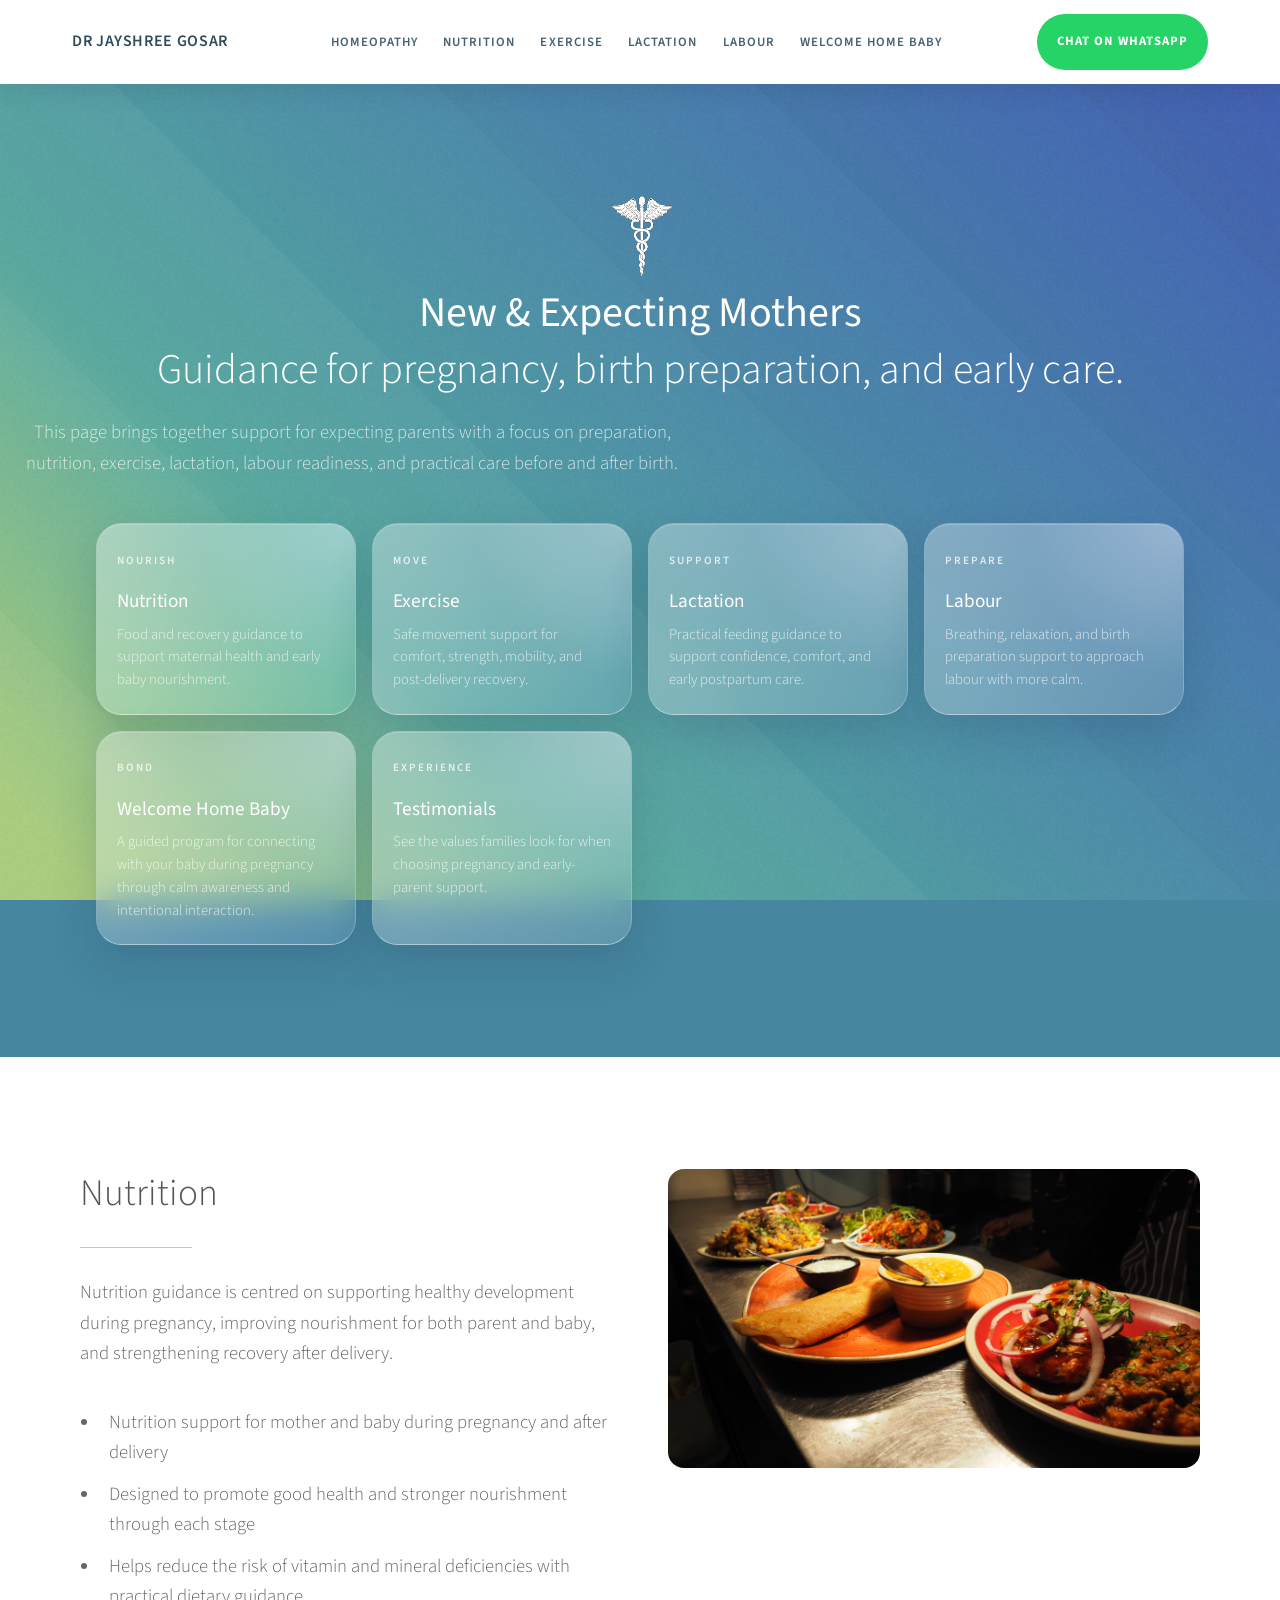
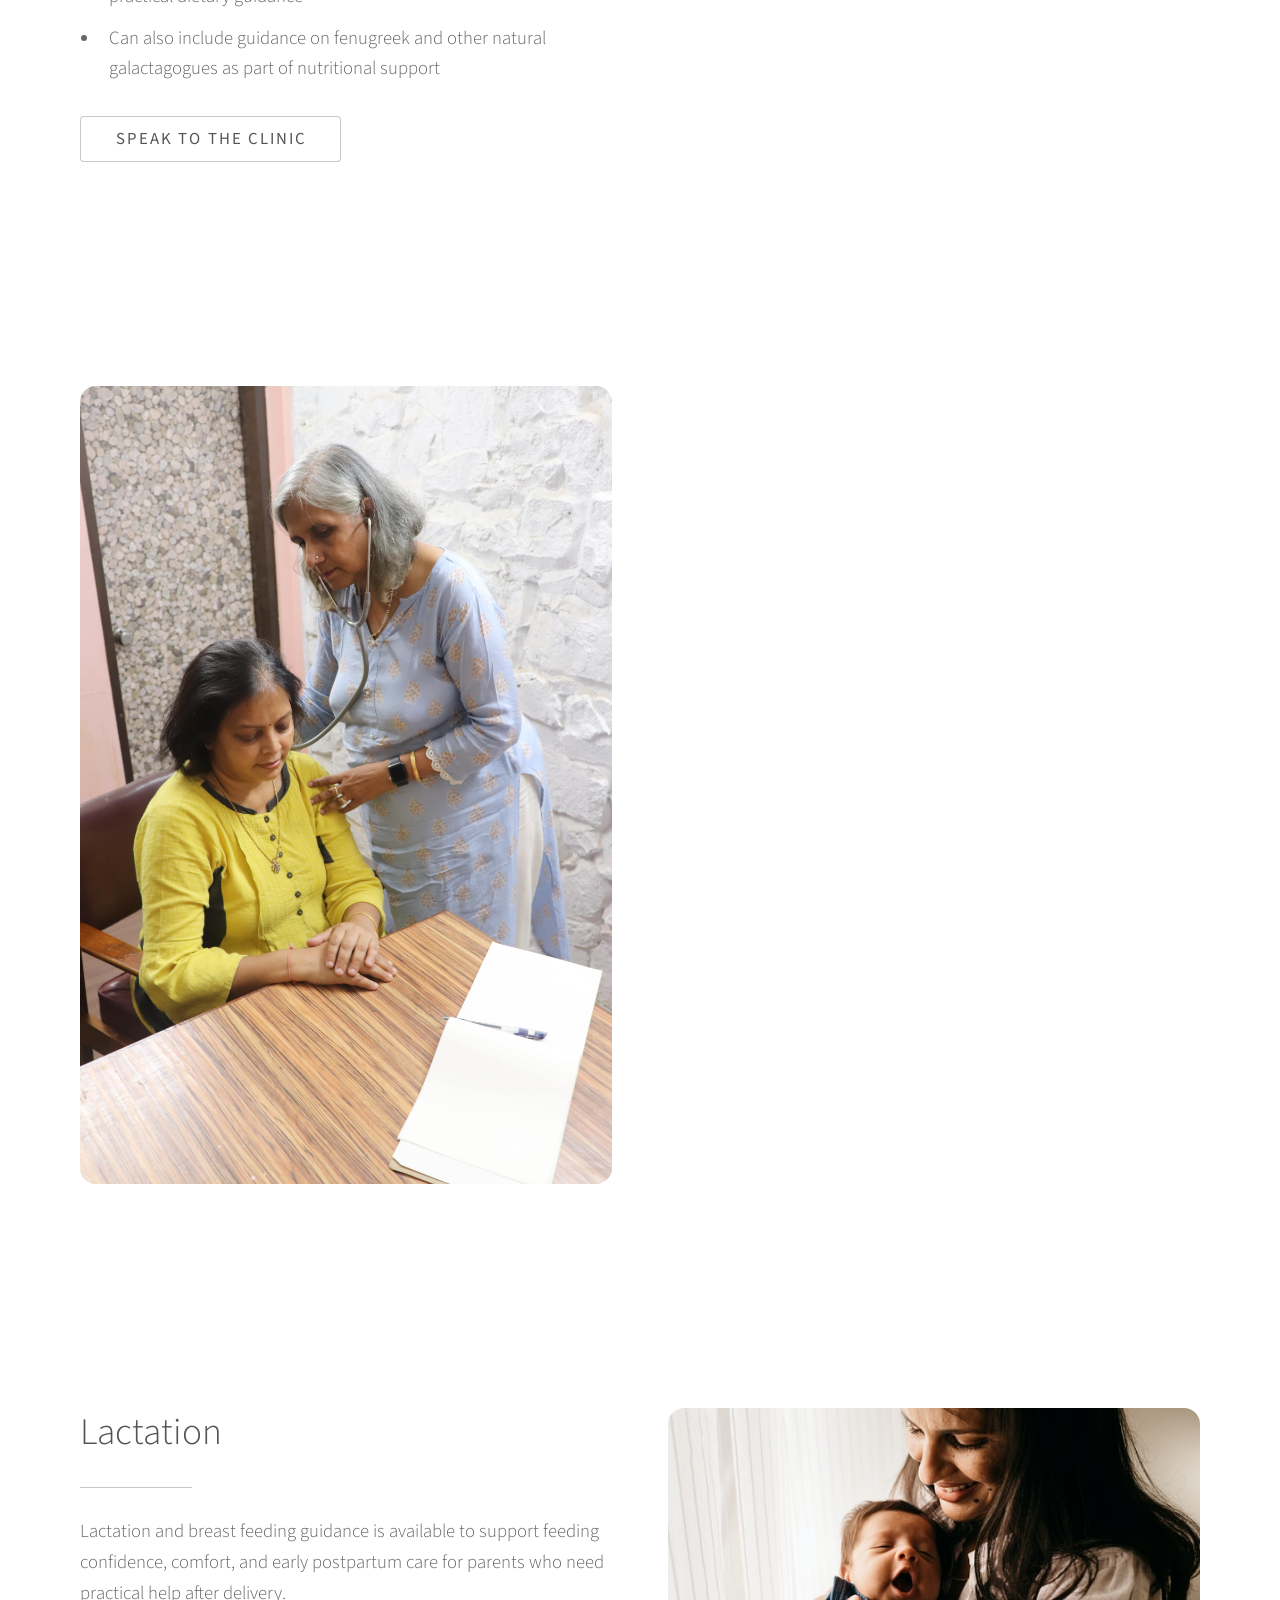
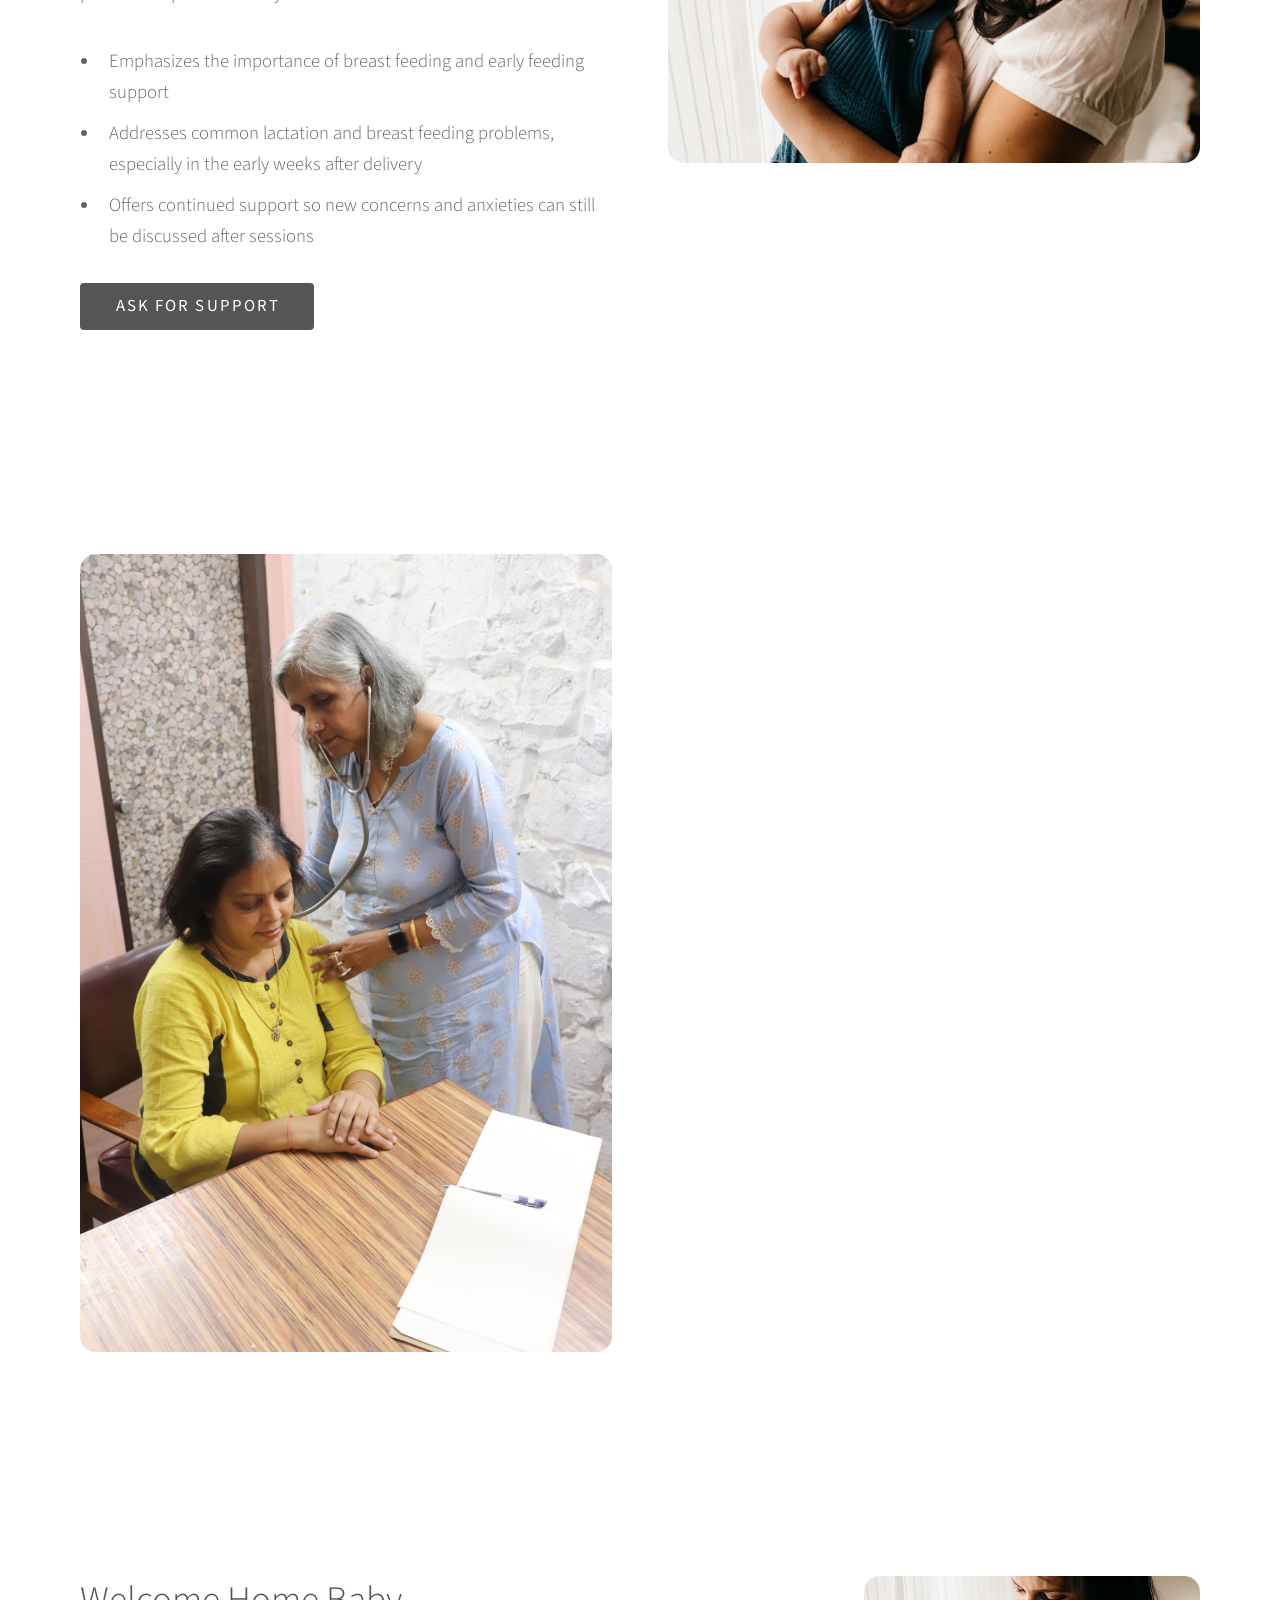
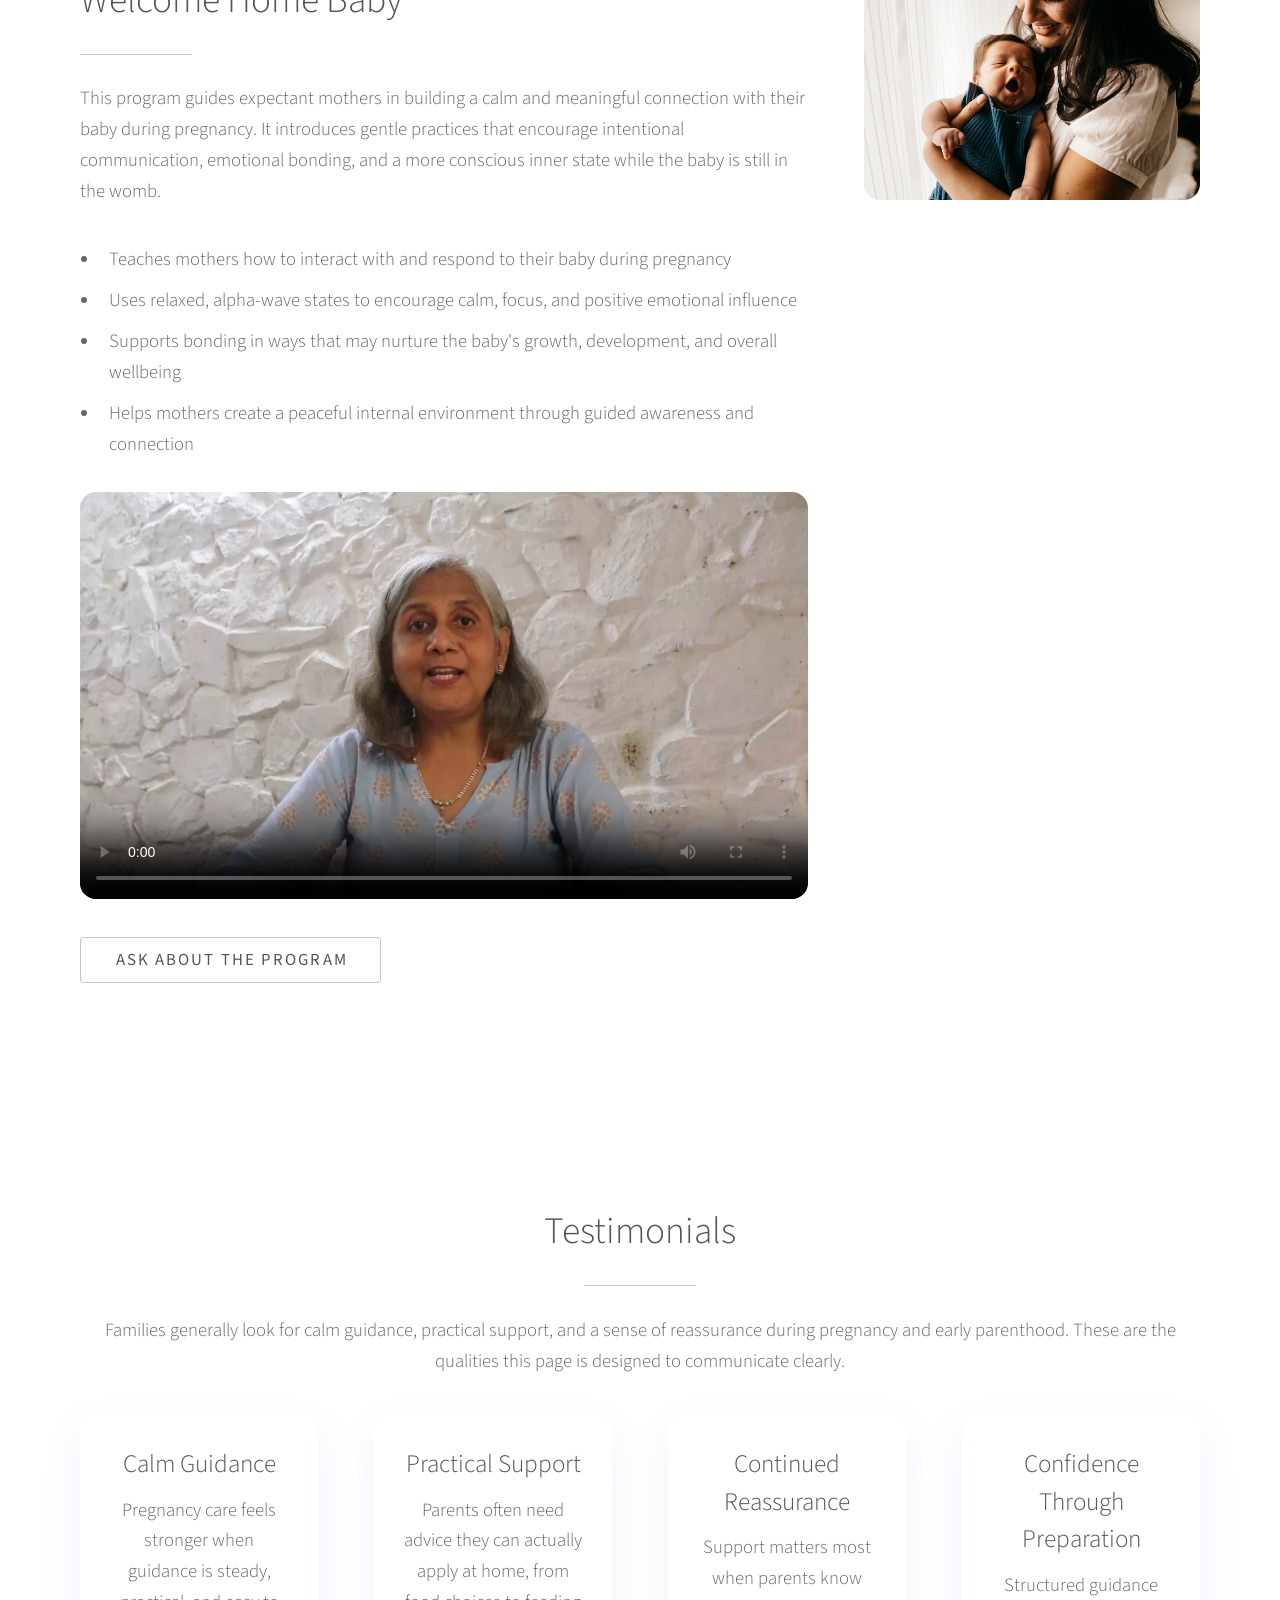
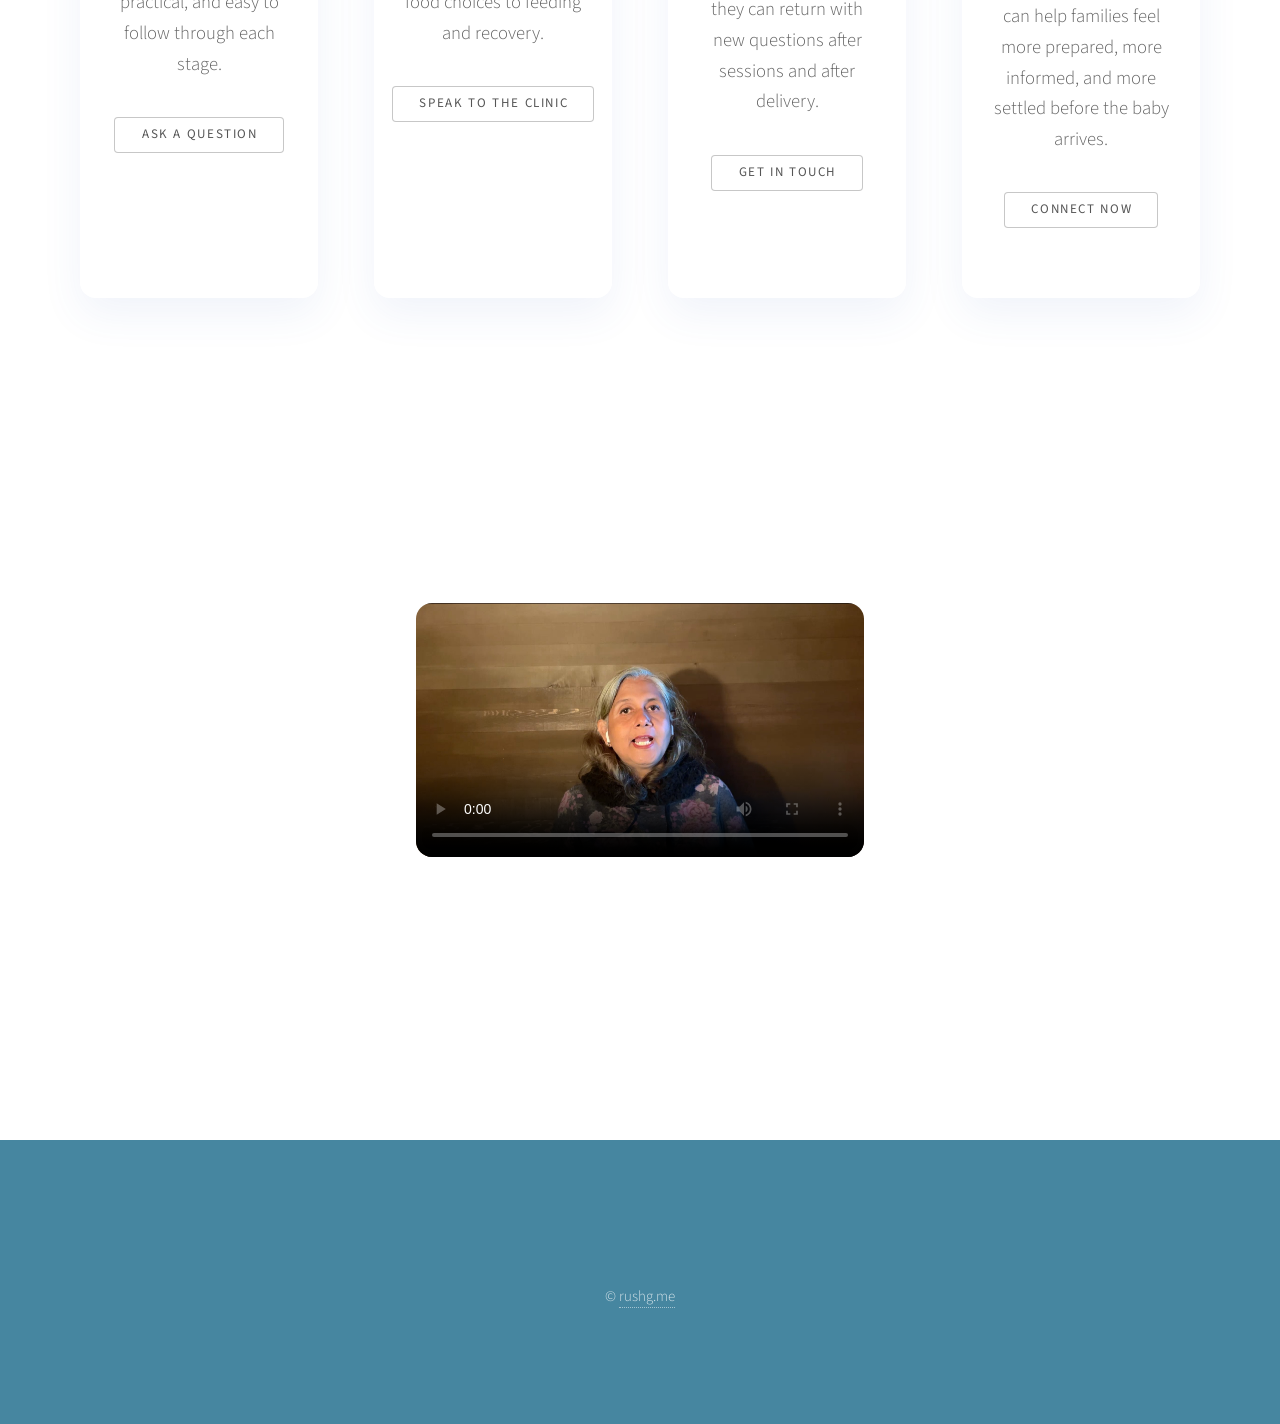
==== mothers.html @ 8f615115 "Refine site copy and split mothers page" ====
<!DOCTYPE HTML>
<!--
	Photon by HTML5 UP
	html5up.net | @ajlkn
	Free for personal and commercial use under the CCA 3.0 license (html5up.net/license)
-->
<html>
	<head>
		<title>New &amp; Expecting Mothers | Dr Jayshree's Integrative Clinic</title>
		<meta charset="utf-8" />
		<meta name="viewport" content="width=device-width, initial-scale=1, user-scalable=no" />
		<link rel="stylesheet" href="assets/css/main.css" />
		<noscript><link rel="stylesheet" href="assets/css/noscript.css" /></noscript>
	</head>
	<body class="is-preload">
		<nav id="navbar">
			<div class="nav-inner">
				<a href="index.html" class="brand">Dr Jayshree Gosar</a>
				<ul class="nav-links">
					<li><a href="index.html#homeopathy">Homeopathy</a></li>
					<li><a href="#nutrition" class="scrolly">Nutrition</a></li>
					<li><a href="#exercise" class="scrolly">Exercise</a></li>
					<li><a href="#lactation" class="scrolly">Lactation</a></li>
					<li><a href="#labour" class="scrolly">Labour</a></li>
					<li><a href="#welcome-home-baby" class="scrolly">Welcome Home Baby</a></li>
				</ul>
				<a href="https://wa.me/919869074038" target="_blank" rel="noreferrer" class="nav-cta" data-whatsapp-source="mothers-nav" data-whatsapp-intent="general">Chat on WhatsApp</a>
			</div>
		</nav>

		<section id="header">
			<div class="inner">
				<span class="icon solid major"></span>
				<img src="images/jayshree/docSymbol.png" width="60" height="80" alt="Clinic symbol" />
				<h1><strong>New &amp; Expecting Mothers</strong><br />
				Guidance for pregnancy, birth preparation, and early care.</h1>
				<p class="hero-intro">
					This page brings together support for expecting parents with a focus on preparation,
					nutrition, exercise, lactation, labour readiness, and practical care before and after birth.
				</p>
				<div class="hero-dashboard">
					<a href="#nutrition" class="dashboard-tile tile-primary scrolly">
						<span class="tile-kicker">Nourish</span>
						<span class="tile-title">Nutrition</span>
						<span class="tile-copy">Food and recovery guidance to support maternal health and early baby nourishment.</span>
					</a>
					<a href="#exercise" class="dashboard-tile tile-soft scrolly">
						<span class="tile-kicker">Move</span>
						<span class="tile-title">Exercise</span>
						<span class="tile-copy">Safe movement support for comfort, strength, mobility, and post-delivery recovery.</span>
					</a>
					<a href="#lactation" class="dashboard-tile scrolly">
						<span class="tile-kicker">Support</span>
						<span class="tile-title">Lactation</span>
						<span class="tile-copy">Practical feeding guidance to support confidence, comfort, and early postpartum care.</span>
					</a>
					<a href="#labour" class="dashboard-tile scrolly">
						<span class="tile-kicker">Prepare</span>
						<span class="tile-title">Labour</span>
						<span class="tile-copy">Breathing, relaxation, and birth preparation support to approach labour with more calm.</span>
					</a>
					<a href="#welcome-home-baby" class="dashboard-tile tile-soft scrolly">
						<span class="tile-kicker">Bond</span>
						<span class="tile-title">Welcome Home Baby</span>
						<span class="tile-copy">A guided program for connecting with your baby during pregnancy through calm awareness and intentional interaction.</span>
					</a>
					<a href="#testimonials" class="dashboard-tile scrolly">
						<span class="tile-kicker">Experience</span>
						<span class="tile-title">Testimonials</span>
						<span class="tile-copy">See the values families look for when choosing pregnancy and early-parent support.</span>
					</a>
				</div>
			</div>
		</section>

		<section id="nutrition" class="main style1 topic-section">
			<div class="container">
				<div class="row gtr-150">
					<div class="col-6 col-12-medium">
						<header class="major">
							<h2>Nutrition</h2>
						</header>
						<p>
							Nutrition guidance is centred on supporting healthy development during pregnancy,
							improving nourishment for both parent and baby, and strengthening recovery after delivery.
						</p>
						<ul class="topic-points">
							<li>Nutrition support for mother and baby during pregnancy and after delivery</li>
							<li>Designed to promote good health and stronger nourishment through each stage</li>
							<li>Helps reduce the risk of vitamin and mineral deficiencies with practical dietary guidance</li>
							<li>Can also include guidance on fenugreek and other natural galactagogues as part of nutritional support</li>
						</ul>
						<ul class="actions">
							<li><a href="https://wa.me/919869074038" target="_blank" rel="noreferrer" class="button" data-whatsapp-source="nutrition" data-whatsapp-intent="program">Speak to the Clinic</a></li>
						</ul>
					</div>
					<div class="col-6 col-12-medium">
						<span class="image fit"><img src="images/jayshree/food3-min.jpg" alt="Nutrition support" /></span>
					</div>
				</div>
			</div>
		</section>

		<section id="exercise" class="main style2 topic-section">
			<div class="container">
				<div class="row gtr-150">
					<div class="col-6 col-12-medium imp-medium">
						<span class="image fit"><img src="images/jayshree/2-min.JPG" alt="Exercise and wellness guidance" /></span>
					</div>
					<div class="col-6 col-12-medium">
						<header class="major">
							<h2>Exercise</h2>
						</header>
						<p>
							Exercise guidance is provided to support comfort, mobility, physical strength, and better recovery
							during and after pregnancy, with practical movement advice suited to each stage.
						</p>
						<ul class="topic-points">
							<li>Supports strength, mobility, and comfort during pregnancy</li>
							<li>Helps improve recovery and physical confidence after delivery</li>
							<li>Can include safe movement practices suited to changing stages of pregnancy</li>
						</ul>
						<ul class="actions">
							<li><a href="https://wa.me/919869074038" target="_blank" rel="noreferrer" class="button" data-whatsapp-source="exercise" data-whatsapp-intent="program">Ask About Sessions</a></li>
						</ul>
					</div>
				</div>
			</div>
		</section>

		<section id="lactation" class="main style1 topic-section">
			<div class="container">
				<div class="row gtr-150">
					<div class="col-6 col-12-medium">
						<header class="major">
							<h2>Lactation</h2>
						</header>
						<p>
							Lactation and breast feeding guidance is available to support feeding confidence,
							comfort, and early postpartum care for parents who need practical help after delivery.
						</p>
						<ul class="topic-points">
							<li>Emphasizes the importance of breast feeding and early feeding support</li>
							<li>Addresses common lactation and breast feeding problems, especially in the early weeks after delivery</li>
							<li>Offers continued support so new concerns and anxieties can still be discussed after sessions</li>
						</ul>
						<ul class="actions">
							<li><a href="https://wa.me/919869074038" target="_blank" rel="noreferrer" class="button primary" data-whatsapp-source="lactation" data-whatsapp-intent="support">Ask for Support</a></li>
						</ul>
					</div>
					<div class="col-6 col-12-medium">
						<span class="image fit"><img src="images/jayshree/baby04-min.jpg" alt="Mother and baby care" /></span>
					</div>
				</div>
			</div>
		</section>

		<section id="labour" class="main style2 topic-section">
			<div class="container">
				<div class="row gtr-150">
					<div class="col-6 col-12-medium imp-medium">
						<span class="image fit"><img src="images/jayshree/2-min.JPG" alt="Labour preparation guidance" /></span>
					</div>
					<div class="col-6 col-12-medium">
						<header class="major">
							<h2>Labor</h2>
						</header>
						<p>
							Labour preparation includes breathing, relaxation, and hypno birthing approaches that
							help parents approach birth with greater calm, confidence, and readiness.
						</p>
						<ul class="topic-points">
							<li>Prepared for breathing, relaxation, and labour readiness support</li>
							<li>Can include guidance for calmer labour and hypno birthing preparation</li>
							<li>Supports confidence and emotional readiness before birth</li>
						</ul>
						<ul class="actions">
							<li><a href="https://wa.me/919869074038" target="_blank" rel="noreferrer" class="button" data-whatsapp-source="labour" data-whatsapp-intent="consultation">Book a Consultation</a></li>
						</ul>
					</div>
				</div>
			</div>
		</section>

		<section id="welcome-home-baby" class="main style1 topic-section">
			<div class="container">
				<div class="row gtr-150">
					<div class="col-8 col-12-medium">
						<header class="major">
							<h2>Welcome Home Baby</h2>
						</header>
						<p>
							This program guides expectant mothers in building a calm and meaningful connection with their baby during pregnancy.
							It introduces gentle practices that encourage intentional communication, emotional bonding, and a more conscious inner state while the baby is still in the womb.
						</p>
						<ul class="topic-points">
							<li>Teaches mothers how to interact with and respond to their baby during pregnancy</li>
							<li>Uses relaxed, alpha-wave states to encourage calm, focus, and positive emotional influence</li>
							<li>Supports bonding in ways that may nurture the baby's growth, development, and overall wellbeing</li>
							<li>Helps mothers create a peaceful internal environment through guided awareness and connection</li>
						</ul>
						<span class="image fit">
							<video poster="images/jayshree/videoPreview-1-min.jpg" controls>
								<source src="https://github.com/rushabh55/jayshreePortfolio/blob/main/videos/1.mp4?raw=true" />
							</video>
						</span>
						<ul class="actions">
							<li><a href="https://wa.me/919869074038" target="_blank" rel="noreferrer" class="button" data-whatsapp-source="welcome-home-baby" data-whatsapp-intent="program">Ask About the Program</a></li>
						</ul>
					</div>
					<div class="col-4 col-12-medium">
						<span class="image fit"><img src="images/jayshree/baby04-min.jpg" alt="Mother and baby bonding" /></span>
					</div>
				</div>
			</div>
		</section>

		<section id="testimonials" class="main style1 special">
			<div class="container">
				<header class="major">
					<h2>Testimonials</h2>
				</header>
				<p>
					Families generally look for calm guidance, practical support, and a sense of reassurance during pregnancy and early parenthood.
					These are the qualities this page is designed to communicate clearly.
				</p>
				<div class="row gtr-150">
					<div class="col-3 col-6-medium col-12-small">
						<article class="topic-card testimonial-card">
							<h3>Calm Guidance</h3>
							<p>Pregnancy care feels stronger when guidance is steady, practical, and easy to follow through each stage.</p>
							<ul class="actions special">
								<li><a href="https://wa.me/919869074038" target="_blank" rel="noreferrer" class="button small" data-whatsapp-source="mothers-testimonials-calm-guidance" data-whatsapp-intent="general">Ask a Question</a></li>
							</ul>
						</article>
					</div>
					<div class="col-3 col-6-medium col-12-small">
						<article class="topic-card testimonial-card">
							<h3>Practical Support</h3>
							<p>Parents often need advice they can actually apply at home, from food choices to feeding and recovery.</p>
							<ul class="actions special">
								<li><a href="https://wa.me/919869074038" target="_blank" rel="noreferrer" class="button small" data-whatsapp-source="mothers-testimonials-practical-support" data-whatsapp-intent="general">Speak to the Clinic</a></li>
							</ul>
						</article>
					</div>
					<div class="col-3 col-6-medium col-12-small">
						<article class="topic-card testimonial-card">
							<h3>Continued Reassurance</h3>
							<p>Support matters most when parents know they can return with new questions after sessions and after delivery.</p>
							<ul class="actions special">
								<li><a href="https://wa.me/919869074038" target="_blank" rel="noreferrer" class="button small" data-whatsapp-source="mothers-testimonials-continued-reassurance" data-whatsapp-intent="general">Get in Touch</a></li>
							</ul>
						</article>
					</div>
					<div class="col-3 col-6-medium col-12-small">
						<article class="topic-card testimonial-card">
							<h3>Confidence Through Preparation</h3>
							<p>Structured guidance can help families feel more prepared, more informed, and more settled before the baby arrives.</p>
							<ul class="actions special">
								<li><a href="https://wa.me/919869074038" target="_blank" rel="noreferrer" class="button small" data-whatsapp-source="mothers-testimonials-confidence-through-preparation" data-whatsapp-intent="general">Connect Now</a></li>
							</ul>
						</article>
					</div>
				</div>
			</div>
		</section>

		<section id="contact" class="main style2 special">
			<div class="container">
				<h2>Contact the Clinic</h2>
				<br />
				<video class="contact-video" poster="images/jayshree/video2-min.jpg" controls>
					<source src="https://github.com/rushabh55/jayshreePortfolio/blob/main/videos/2.mp4?raw=true" />
				</video>
				<header class="major">
					<h4>Reach out for consultations, program details, or support during pregnancy and recovery</h4>
				</header>
				<ul class="actions special">
					<li><a href="tel:+919869074038" class="button wide">Call</a></li>
					<li><a href="mailto:jayshreegosar64@gmail.com" class="button wide">Email</a></li>
					<li><a href="https://wa.me/919869074038" target="_blank" rel="noreferrer" class="button wide" data-whatsapp-source="mothers-contact" data-whatsapp-intent="general">WhatsApp</a></li>
				</ul>
			</div>
		</section>

		<section id="footer">
			<ul class="copyright">
				<li>&copy; <a href="https://rushg.me">rushg.me</a></li>
			</ul>
		</section>

		<script src="assets/js/jquery.min.js"></script>
		<script src="assets/js/jquery.scrolly.min.js"></script>
		<script src="assets/js/browser.min.js"></script>
		<script src="assets/js/breakpoints.min.js"></script>
		<script src="assets/js/util.js"></script>
		<script src="assets/js/main.js"></script>
	</body>
</html>
---- assets/css/main.css ----
@import url("fontawesome-all.min.css");
@import url("https://fonts.googleapis.com/css?family=Source+Sans+Pro:300,300italic,400,400italic");

/*
	Photon by HTML5 UP
	html5up.net | @ajlkn
	Free for personal and commercial use under the CCA 3.0 license (html5up.net/license)
*/

html, body, div, span, applet, object,
iframe, h1, h2, h3, h4, h5, h6, p, blockquote,
pre, a, abbr, acronym, address, big, cite,
code, del, dfn, em, img, ins, kbd, q, s, samp,
small, strike, strong, sub, sup, tt, var, b,
u, i, center, dl, dt, dd, ol, ul, li, fieldset,
form, label, legend, table, caption, tbody,
tfoot, thead, tr, th, td, article, aside,
canvas, details, embed, figure, figcaption,
footer, header, hgroup, menu, nav, output, ruby,
section, summary, time, mark, audio, video {
	margin: 0;
	padding: 0;
	border: 0;
	font-size: 100%;
	font: inherit;
	vertical-align: baseline;}

article, aside, details, figcaption, figure,
footer, header, hgroup, menu, nav, section {
	display: block;}

body {
	line-height: 1;
}

ol, ul {
	list-style: none;
}

blockquote, q {
	quotes: none;
}

	blockquote:before, blockquote:after, q:before, q:after {
		content: '';
		content: none;
	}

table {
	border-collapse: collapse;
	border-spacing: 0;
}

body {
	-webkit-text-size-adjust: none;
	scroll-padding-top: 6.5rem;
}

mark {
	background-color: transparent;
	color: inherit;
}

input::-moz-focus-inner {
	border: 0;
	padding: 0;
}

input, select, textarea {
	-moz-appearance: none;
	-webkit-appearance: none;
	-ms-appearance: none;
	appearance: none;
}

/* Basic */

	html {
		box-sizing: border-box;
	}

	*, *:before, *:after {
		box-sizing: inherit;
	}

	body {
		background: #fff;
	}

		body.is-preload *, body.is-preload *:before, body.is-preload *:after {
			-moz-animation: none !important;
			-webkit-animation: none !important;
			-ms-animation: none !important;
			animation: none !important;
			-moz-transition: none !important;
			-webkit-transition: none !important;
			-ms-transition: none !important;
			transition: none !important;
		}

	body, input, select, textarea {
		color: #666;
		font-family: "Source Sans Pro", Helvetica, sans-serif;
		font-size: 16pt;
		font-weight: 300;
		line-height: 1.65em;
	}

	a {
		-moz-transition: color 0.2s ease-in-out, border-color 0.2s ease-in-out;
		-webkit-transition: color 0.2s ease-in-out, border-color 0.2s ease-in-out;
		-ms-transition: color 0.2s ease-in-out, border-color 0.2s ease-in-out;
		transition: color 0.2s ease-in-out, border-color 0.2s ease-in-out;
		border-bottom: dotted 1px #666;
		color: inherit;
		text-decoration: none;
	}

		a:hover {
			border-bottom-color: transparent !important;
			color: #6bd4c8;
		}

	strong, b {
		color: #555;
		font-weight: 400;
	}

	em, i {
		font-style: italic;
	}

	p {
		margin: 0 0 2em 0;
	}

	h1, h2, h3, h4, h5, h6 {
		color: #555;
		line-height: 1em;
		margin: 0 0 1em 0;
	}

		h1 a, h2 a, h3 a, h4 a, h5 a, h6 a {
			color: inherit;
			text-decoration: none;
		}

	h1 {
		font-size: 2.25em;
		line-height: 1.35em;
	}

	h2 {
		font-size: 2em;
		line-height: 1.35em;
	}

	h3 {
		font-size: 1.35em;
		line-height: 1.5em;
	}

	h4 {
		font-size: 1.25em;
		line-height: 1.5em;
	}

	h5 {
		font-size: 0.9em;
		line-height: 1.5em;
	}

	h6 {
		font-size: 0.7em;
		line-height: 1.5em;
	}

	sub {
		font-size: 0.8em;
		position: relative;
		top: 0.5em;
	}

	sup {
		font-size: 0.8em;
		position: relative;
		top: -0.5em;
	}

	hr {
		border: 0;
		border-bottom: solid 1px rgba(144, 144, 144, 0.5);
		margin: 2em 0;
	}

		hr.major {
			margin: 3em 0;
		}

	blockquote {
		border-left: solid 4px rgba(144, 144, 144, 0.5);
		font-style: italic;
		margin: 0 0 2em 0;
		padding: 0.5em 0 0.5em 2em;
	}

	code {
		background: rgba(144, 144, 144, 0.075);
		border-radius: 4px;
		border: solid 1px rgba(144, 144, 144, 0.5);
		font-family: "Courier New", monospace;
		font-size: 0.9em;
		margin: 0 0.25em;
		padding: 0.25em 0.65em;
	}

	pre {
		-webkit-overflow-scrolling: touch;
		font-family: "Courier New", monospace;
		font-size: 0.9em;
		margin: 0 0 2em 0;
	}

		pre code {
			display: block;
			line-height: 1.75em;
			padding: 1em 1.5em;
			overflow-x: auto;
		}

	.align-left {
		text-align: left;
	}

	.align-center {
		text-align: center;
	}

	.align-right {
		text-align: right;
	}

/* Container */

	.container {
		margin: 0 auto;
		max-width: calc(100% - 4em);
		width: 60em;
	}

		.container.xsmall {
			width: 15em;
		}

		.container.small {
			width: 30em;
		}

		.container.medium {
			width: 45em;
		}

		.container.large {
			width: 75em;
		}

		.container.xlarge {
			width: 90em;
		}

		.container.max {
			width: 100%;
		}

/* Custom Navigation */

	#navbar {
		background: rgba(255, 255, 255, 0.94);
		box-shadow: 0 0.35rem 1.5rem rgba(31, 45, 61, 0.12);
		left: 0;
		position: sticky;
		top: 0;
		width: 100%;
		z-index: 1000;
	}

		#navbar .nav-inner {
			align-items: center;
			display: flex;
			gap: 1.25rem;
			justify-content: space-between;
			margin: 0 auto;
			max-width: 75rem;
			padding: 0.85rem 2rem;
		}

		#navbar a {
			border-bottom: 0;
			text-decoration: none;
		}

		#navbar .brand {
			color: #2f4c5a;
			font-size: 1rem;
			font-weight: 600;
			letter-spacing: 0.04em;
			text-transform: uppercase;
			white-space: nowrap;
		}

		#navbar .nav-links {
			align-items: center;
			display: flex;
			flex: 1;
			flex-wrap: wrap;
			gap: 0.55rem 1rem;
			justify-content: center;
			list-style: none;
			margin: 0;
			padding: 0;
		}

			#navbar .nav-links a {
				color: #466172;
				font-size: 0.8rem;
				font-weight: 600;
				letter-spacing: 0.08em;
				text-transform: uppercase;
			}

		#navbar .nav-cta {
			background: #25D366;
			border-radius: 999px;
			color: #ffffff;
			font-size: 0.8rem;
			font-weight: 700;
			letter-spacing: 0.08em;
			padding: 0.8rem 1.25rem;
			text-transform: uppercase;
			white-space: nowrap;
		}

		#navbar .nav-cta:hover {
			color: #ffffff;
			background: #1ebe5c;
		}

/* Custom Sections */

	.stacked-mobile {
		flex-wrap: wrap;
	}

	.hero-intro {
		margin: 1.4rem auto 0 auto;
		max-width: 44rem;
		text-align: center;
	}

	.hero-dashboard {
		display: grid;
		gap: 1rem;
		grid-template-columns: repeat(4, minmax(0, 1fr));
		margin: 2.75rem auto 0 auto;
		max-width: 68rem;
	}

	.hero-dashboard .dashboard-tile {
		-webkit-backdrop-filter: blur(18px);
		backdrop-filter: blur(18px);
		background: rgba(255, 255, 255, 0.14);
		border: 1px solid rgba(255, 255, 255, 0.22);
		border-radius: 1.6rem;
		box-shadow: 0 18px 45px rgba(18, 38, 63, 0.16), inset 0 1px 0 rgba(255, 255, 255, 0.18);
		display: block;
		min-height: 11.5rem;
		overflow: hidden;
		padding: 1.35rem 1.25rem;
		position: relative;
		text-align: left;
		transform: translateY(0) scale(1);
		transition: transform 0.28s ease, box-shadow 0.28s ease, background-color 0.28s ease;
	}

	.hero-dashboard .dashboard-tile:before {
		background: linear-gradient(135deg, rgba(255, 255, 255, 0.22), rgba(255, 255, 255, 0));
		content: '';
		inset: 0;
		position: absolute;
	}

	.hero-dashboard .dashboard-tile:after {
		background: radial-gradient(circle at top right, rgba(255, 255, 255, 0.28), transparent 48%);
		content: '';
		inset: 0;
		position: absolute;
	}

	.hero-dashboard .dashboard-tile:hover {
		background: rgba(255, 255, 255, 0.2);
		box-shadow: 0 26px 55px rgba(18, 38, 63, 0.24), inset 0 1px 0 rgba(255, 255, 255, 0.28);
		transform: translateY(-6px) rotate(-0.4deg) scale(1.015);
	}

	.hero-dashboard .dashboard-tile:nth-child(2):hover {
		transform: translateY(-6px) rotate(0.45deg) scale(1.015);
	}

	.hero-dashboard .dashboard-tile:nth-child(3):hover {
		transform: translateY(-6px) rotate(-0.55deg) scale(1.015);
	}

	.hero-dashboard .dashboard-tile:nth-child(4):hover {
		transform: translateY(-6px) rotate(0.35deg) scale(1.015);
	}

	.hero-dashboard .tile-kicker,
	.hero-dashboard .tile-title,
	.hero-dashboard .tile-copy {
		position: relative;
		z-index: 1;
	}

	.hero-dashboard .tile-kicker {
		color: rgba(255, 255, 255, 0.76);
		display: block;
		font-size: 0.7rem;
		font-weight: 600;
		letter-spacing: 0.18em;
		margin-bottom: 0.8rem;
		text-transform: uppercase;
	}

	.hero-dashboard .tile-title {
		color: #ffffff;
		display: block;
		font-size: 1.2rem;
		font-weight: 400;
		line-height: 1.25;
		margin-bottom: 0.65rem;
	}

	.hero-dashboard .tile-copy {
		color: rgba(255, 255, 255, 0.78);
		display: block;
		font-size: 0.92rem;
		line-height: 1.55;
		max-width: 14rem;
	}

	.hero-dashboard .dashboard-tile.tile-primary {
		background: linear-gradient(135deg, rgba(255, 255, 255, 0.22), rgba(141, 246, 219, 0.18));
	}

	.hero-dashboard .dashboard-tile.tile-soft {
		background: linear-gradient(135deg, rgba(255, 255, 255, 0.16), rgba(168, 196, 255, 0.14));
	}

	.topic-grid {
		align-items: stretch;
	}

	.topic-card {
		background: rgba(255, 255, 255, 0.92);
		border-radius: 1rem;
		box-shadow: 0 1rem 2.5rem rgba(67, 97, 194, 0.08);
		height: 100%;
		padding: 2rem 1.75rem;
		text-align: left;
	}

	.main.style2 .topic-card {
		background: rgba(255, 255, 255, 0.1);
		box-shadow: none;
	}

	.topic-section .image img,
	.topic-section .image video,
	.contact-video {
		border-radius: 1rem;
		display: block;
		width: 100%;
	}

	.contact-video {
		margin: 0 auto 2rem auto;
		max-width: 28rem;
	}

	.topic-points {
		list-style: disc;
		margin: 0 0 2rem 1.25rem;
		padding: 0;
	}

		.topic-points li {
			margin-bottom: 0.65rem;
		}

	.testimonial-card {
		text-align: center;
	}

	.testimonial-card h3 {
		margin-bottom: 0.7rem;
	}

	@media screen and (max-width: 980px) {

		#navbar .nav-inner {
			flex-wrap: wrap;
			justify-content: center;
			padding: 0.85rem 1.25rem;
		}

		#navbar .brand,
		#navbar .nav-links,
		#navbar .nav-cta {
			flex-basis: 100%;
			text-align: center;
		}

		.hero-dashboard {
			grid-template-columns: repeat(2, minmax(0, 1fr));
			max-width: 42rem;
		}

		.hero-dashboard .dashboard-tile {
			min-height: 10rem;
		}

	}

	@media screen and (max-width: 736px) {

		#navbar .nav-links {
			gap: 0.35rem 0.75rem;
		}

		#navbar .nav-links a,
		#navbar .nav-cta {
			font-size: 0.72rem;
		}

		.topic-card {
			padding: 1.6rem 1.35rem;
		}

		.hero-dashboard {
			gap: 0.8rem;
			grid-template-columns: repeat(2, minmax(0, 1fr));
			margin-top: 2rem;
		}

		.hero-dashboard .dashboard-tile {
			border-radius: 1.25rem;
			box-shadow: 0 14px 34px rgba(18, 38, 63, 0.15), inset 0 1px 0 rgba(255, 255, 255, 0.16);
			min-height: 8.75rem;
			padding: 1.05rem 0.95rem;
			transform: none;
			transition: box-shadow 0.22s ease, background-color 0.22s ease;
		}

		.hero-dashboard .dashboard-tile:hover,
		.hero-dashboard .dashboard-tile:nth-child(2):hover,
		.hero-dashboard .dashboard-tile:nth-child(3):hover,
		.hero-dashboard .dashboard-tile:nth-child(4):hover {
			box-shadow: 0 18px 36px rgba(18, 38, 63, 0.18), inset 0 1px 0 rgba(255, 255, 255, 0.2);
			transform: none;
		}

		.hero-dashboard .tile-kicker {
			font-size: 0.62rem;
			letter-spacing: 0.14em;
			margin-bottom: 0.6rem;
		}

		.hero-dashboard .tile-title {
			font-size: 1rem;
			margin-bottom: 0.45rem;
		}

		.hero-dashboard .tile-copy {
			font-size: 0.82rem;
			line-height: 1.42;
			max-width: none;
		}

		.hero-intro {
			margin-top: 1rem;
			max-width: 30rem;
		}

	}

	@media screen and (max-width: 480px) {

		.hero-dashboard {
			grid-template-columns: 1fr;
		}

		.hero-dashboard .dashboard-tile {
			min-height: auto;
		}

	}

		@media screen and (max-width: 980px) {

			.container {
				max-width: 100% !important;
				width: 100% !important;
			}

		}

		@media screen and (max-width: 480px) {

			.container {
				max-width: calc(100% - 3em);
			}

		}

/* Row */

	.row {
		display: flex;
		flex-wrap: wrap;
		box-sizing: border-box;
		align-items: stretch;
	}

		.row > * {
			box-sizing: border-box;
		}

		.row.gtr-uniform > * > :last-child {
			margin-bottom: 0;
		}

		.row.aln-left {
			justify-content: flex-start;
		}

		.row.aln-center {
			justify-content: center;
		}

		.row.aln-right {
			justify-content: flex-end;
		}

		.row.aln-top {
			align-items: flex-start;
		}

		.row.aln-middle {
			align-items: center;
		}

		.row.aln-bottom {
			align-items: flex-end;
		}

		.row > .imp {
			order: -1;
		}

		.row > .col-1 {
			width: 8.33333%;
		}

		.row > .off-1 {
			margin-left: 8.33333%;
		}

		.row > .col-2 {
			width: 16.66667%;
		}

		.row > .off-2 {
			margin-left: 16.66667%;
		}

		.row > .col-3 {
			width: 25%;
		}

		.row > .off-3 {
			margin-left: 25%;
		}

		.row > .col-4 {
			width: 33.33333%;
		}

		.row > .off-4 {
			margin-left: 33.33333%;
		}

		.row > .col-5 {
			width: 41.66667%;
		}

		.row > .off-5 {
			margin-left: 41.66667%;
		}

		.row > .col-6 {
			width: 50%;
		}

		.row > .off-6 {
			margin-left: 50%;
		}

		.row > .col-7 {
			width: 58.33333%;
		}

		.row > .off-7 {
			margin-left: 58.33333%;
		}

		.row > .col-8 {
			width: 66.66667%;
		}

		.row > .off-8 {
			margin-left: 66.66667%;
		}

		.row > .col-9 {
			width: 75%;
		}

		.row > .off-9 {
			margin-left: 75%;
		}

		.row > .col-10 {
			width: 83.33333%;
		}

		.row > .off-10 {
			margin-left: 83.33333%;
		}

		.row > .col-11 {
			width: 91.66667%;
		}

		.row > .off-11 {
			margin-left: 91.66667%;
		}

		.row > .col-12 {
			width: 100%;
		}

		.row > .off-12 {
			margin-left: 100%;
		}

		.row.gtr-0 {
			margin-top: 0;
			margin-left: 0em;
		}

			.row.gtr-0 > * {
				padding: 0 0 0 0em;
			}

			.row.gtr-0.gtr-uniform {
				margin-top: 0em;
			}

				.row.gtr-0.gtr-uniform > * {
					padding-top: 0em;
				}

		.row.gtr-25 {
			margin-top: 0;
			margin-left: -0.5em;
		}

			.row.gtr-25 > * {
				padding: 0 0 0 0.5em;
			}

			.row.gtr-25.gtr-uniform {
				margin-top: -0.5em;
			}

				.row.gtr-25.gtr-uniform > * {
					padding-top: 0.5em;
				}

		.row.gtr-50 {
			margin-top: 0;
			margin-left: -1em;
		}

			.row.gtr-50 > * {
				padding: 0 0 0 1em;
			}

			.row.gtr-50.gtr-uniform {
				margin-top: -1em;
			}

				.row.gtr-50.gtr-uniform > * {
					padding-top: 1em;
				}

		.row {
			margin-top: 0;
			margin-left: -2em;
		}

			.row > * {
				padding: 0 0 0 2em;
			}

			.row.gtr-uniform {
				margin-top: -2em;
			}

				.row.gtr-uniform > * {
					padding-top: 2em;
				}

		.row.gtr-150 {
			margin-top: 0;
			margin-left: -3em;
		}

			.row.gtr-150 > * {
				padding: 0 0 0 3em;
			}

			.row.gtr-150.gtr-uniform {
				margin-top: -3em;
			}

				.row.gtr-150.gtr-uniform > * {
					padding-top: 3em;
				}

		.row.gtr-200 {
			margin-top: 0;
			margin-left: -4em;
		}

			.row.gtr-200 > * {
				padding: 0 0 0 4em;
			}

			.row.gtr-200.gtr-uniform {
				margin-top: -4em;
			}

				.row.gtr-200.gtr-uniform > * {
					padding-top: 4em;
				}

		@media screen and (max-width: 1680px) {

			.row {
				display: flex;
				flex-wrap: wrap;
				box-sizing: border-box;
				align-items: stretch;
			}

				.row > * {
					box-sizing: border-box;
				}

				.row.gtr-uniform > * > :last-child {
					margin-bottom: 0;
				}

				.row.aln-left {
					justify-content: flex-start;
				}

				.row.aln-center {
					justify-content: center;
				}

				.row.aln-right {
					justify-content: flex-end;
				}

				.row.aln-top {
					align-items: flex-start;
				}

				.row.aln-middle {
					align-items: center;
				}

				.row.aln-bottom {
					align-items: flex-end;
				}

				.row > .imp-xlarge {
					order: -1;
				}

				.row > .col-1-xlarge {
					width: 8.33333%;
				}

				.row > .off-1-xlarge {
					margin-left: 8.33333%;
				}

				.row > .col-2-xlarge {
					width: 16.66667%;
				}

				.row > .off-2-xlarge {
					margin-left: 16.66667%;
				}

				.row > .col-3-xlarge {
					width: 25%;
				}

				.row > .off-3-xlarge {
					margin-left: 25%;
				}

				.row > .col-4-xlarge {
					width: 33.33333%;
				}

				.row > .off-4-xlarge {
					margin-left: 33.33333%;
				}

				.row > .col-5-xlarge {
					width: 41.66667%;
				}

				.row > .off-5-xlarge {
					margin-left: 41.66667%;
				}

				.row > .col-6-xlarge {
					width: 50%;
				}

				.row > .off-6-xlarge {
					margin-left: 50%;
				}

				.row > .col-7-xlarge {
					width: 58.33333%;
				}

				.row > .off-7-xlarge {
					margin-left: 58.33333%;
				}

				.row > .col-8-xlarge {
					width: 66.66667%;
				}

				.row > .off-8-xlarge {
					margin-left: 66.66667%;
				}

				.row > .col-9-xlarge {
					width: 75%;
				}

				.row > .off-9-xlarge {
					margin-left: 75%;
				}

				.row > .col-10-xlarge {
					width: 83.33333%;
				}

				.row > .off-10-xlarge {
					margin-left: 83.33333%;
				}

				.row > .col-11-xlarge {
					width: 91.66667%;
				}

				.row > .off-11-xlarge {
					margin-left: 91.66667%;
				}

				.row > .col-12-xlarge {
					width: 100%;
				}

				.row > .off-12-xlarge {
					margin-left: 100%;
				}

				.row.gtr-0 {
					margin-top: 0;
					margin-left: 0em;
				}

					.row.gtr-0 > * {
						padding: 0 0 0 0em;
					}

					.row.gtr-0.gtr-uniform {
						margin-top: 0em;
					}

						.row.gtr-0.gtr-uniform > * {
							padding-top: 0em;
						}

				.row.gtr-25 {
					margin-top: 0;
					margin-left: -0.5em;
				}

					.row.gtr-25 > * {
						padding: 0 0 0 0.5em;
					}

					.row.gtr-25.gtr-uniform {
						margin-top: -0.5em;
					}

						.row.gtr-25.gtr-uniform > * {
							padding-top: 0.5em;
						}

				.row.gtr-50 {
					margin-top: 0;
					margin-left: -1em;
				}

					.row.gtr-50 > * {
						padding: 0 0 0 1em;
					}

					.row.gtr-50.gtr-uniform {
						margin-top: -1em;
					}

						.row.gtr-50.gtr-uniform > * {
							padding-top: 1em;
						}

				.row {
					margin-top: 0;
					margin-left: -2em;
				}

					.row > * {
						padding: 0 0 0 2em;
					}

					.row.gtr-uniform {
						margin-top: -2em;
					}

						.row.gtr-uniform > * {
							padding-top: 2em;
						}

				.row.gtr-150 {
					margin-top: 0;
					margin-left: -3em;
				}

					.row.gtr-150 > * {
						padding: 0 0 0 3em;
					}

					.row.gtr-150.gtr-uniform {
						margin-top: -3em;
					}

						.row.gtr-150.gtr-uniform > * {
							padding-top: 3em;
						}

				.row.gtr-200 {
					margin-top: 0;
					margin-left: -4em;
				}

					.row.gtr-200 > * {
						padding: 0 0 0 4em;
					}

					.row.gtr-200.gtr-uniform {
						margin-top: -4em;
					}

						.row.gtr-200.gtr-uniform > * {
							padding-top: 4em;
						}

		}

		@media screen and (max-width: 1140px) {

			.row {
				display: flex;
				flex-wrap: wrap;
				box-sizing: border-box;
				align-items: stretch;
			}

				.row > * {
					box-sizing: border-box;
				}

				.row.gtr-uniform > * > :last-child {
					margin-bottom: 0;
				}

				.row.aln-left {
					justify-content: flex-start;
				}

				.row.aln-center {
					justify-content: center;
				}

				.row.aln-right {
					justify-content: flex-end;
				}

				.row.aln-top {
					align-items: flex-start;
				}

				.row.aln-middle {
					align-items: center;
				}

				.row.aln-bottom {
					align-items: flex-end;
				}

				.row > .imp-large {
					order: -1;
				}

				.row > .col-1-large {
					width: 8.33333%;
				}

				.row > .off-1-large {
					margin-left: 8.33333%;
				}

				.row > .col-2-large {
					width: 16.66667%;
				}

				.row > .off-2-large {
					margin-left: 16.66667%;
				}

				.row > .col-3-large {
					width: 25%;
				}

				.row > .off-3-large {
					margin-left: 25%;
				}

				.row > .col-4-large {
					width: 33.33333%;
				}

				.row > .off-4-large {
					margin-left: 33.33333%;
				}

				.row > .col-5-large {
					width: 41.66667%;
				}

				.row > .off-5-large {
					margin-left: 41.66667%;
				}

				.row > .col-6-large {
					width: 50%;
				}

				.row > .off-6-large {
					margin-left: 50%;
				}

				.row > .col-7-large {
					width: 58.33333%;
				}

				.row > .off-7-large {
					margin-left: 58.33333%;
				}

				.row > .col-8-large {
					width: 66.66667%;
				}

				.row > .off-8-large {
					margin-left: 66.66667%;
				}

				.row > .col-9-large {
					width: 75%;
				}

				.row > .off-9-large {
					margin-left: 75%;
				}

				.row > .col-10-large {
					width: 83.33333%;
				}

				.row > .off-10-large {
					margin-left: 83.33333%;
				}

				.row > .col-11-large {
					width: 91.66667%;
				}

				.row > .off-11-large {
					margin-left: 91.66667%;
				}

				.row > .col-12-large {
					width: 100%;
				}

				.row > .off-12-large {
					margin-left: 100%;
				}

				.row.gtr-0 {
					margin-top: 0;
					margin-left: 0em;
				}

					.row.gtr-0 > * {
						padding: 0 0 0 0em;
					}

					.row.gtr-0.gtr-uniform {
						margin-top: 0em;
					}

						.row.gtr-0.gtr-uniform > * {
							padding-top: 0em;
						}

				.row.gtr-25 {
					margin-top: 0;
					margin-left: -0.5em;
				}

					.row.gtr-25 > * {
						padding: 0 0 0 0.5em;
					}

					.row.gtr-25.gtr-uniform {
						margin-top: -0.5em;
					}

						.row.gtr-25.gtr-uniform > * {
							padding-top: 0.5em;
						}

				.row.gtr-50 {
					margin-top: 0;
					margin-left: -1em;
				}

					.row.gtr-50 > * {
						padding: 0 0 0 1em;
					}

					.row.gtr-50.gtr-uniform {
						margin-top: -1em;
					}

						.row.gtr-50.gtr-uniform > * {
							padding-top: 1em;
						}

				.row {
					margin-top: 0;
					margin-left: -2em;
				}

					.row > * {
						padding: 0 0 0 2em;
					}

					.row.gtr-uniform {
						margin-top: -2em;
					}

						.row.gtr-uniform > * {
							padding-top: 2em;
						}

				.row.gtr-150 {
					margin-top: 0;
					margin-left: -3em;
				}

					.row.gtr-150 > * {
						padding: 0 0 0 3em;
					}

					.row.gtr-150.gtr-uniform {
						margin-top: -3em;
					}

						.row.gtr-150.gtr-uniform > * {
							padding-top: 3em;
						}

				.row.gtr-200 {
					margin-top: 0;
					margin-left: -4em;
				}

					.row.gtr-200 > * {
						padding: 0 0 0 4em;
					}

					.row.gtr-200.gtr-uniform {
						margin-top: -4em;
					}

						.row.gtr-200.gtr-uniform > * {
							padding-top: 4em;
						}

		}

		@media screen and (max-width: 980px) {

			.row {
				display: flex;
				flex-wrap: wrap;
				box-sizing: border-box;
				align-items: stretch;
			}

				.row > * {
					box-sizing: border-box;
				}

				.row.gtr-uniform > * > :last-child {
					margin-bottom: 0;
				}

				.row.aln-left {
					justify-content: flex-start;
				}

				.row.aln-center {
					justify-content: center;
				}

				.row.aln-right {
					justify-content: flex-end;
				}

				.row.aln-top {
					align-items: flex-start;
				}

				.row.aln-middle {
					align-items: center;
				}

				.row.aln-bottom {
					align-items: flex-end;
				}

				.row > .imp-medium {
					order: -1;
				}

				.row > .col-1-medium {
					width: 8.33333%;
				}

				.row > .off-1-medium {
					margin-left: 8.33333%;
				}

				.row > .col-2-medium {
					width: 16.66667%;
				}

				.row > .off-2-medium {
					margin-left: 16.66667%;
				}

				.row > .col-3-medium {
					width: 25%;
				}

				.row > .off-3-medium {
					margin-left: 25%;
				}

				.row > .col-4-medium {
					width: 33.33333%;
				}

				.row > .off-4-medium {
					margin-left: 33.33333%;
				}

				.row > .col-5-medium {
					width: 41.66667%;
				}

				.row > .off-5-medium {
					margin-left: 41.66667%;
				}

				.row > .col-6-medium {
					width: 50%;
				}

				.row > .off-6-medium {
					margin-left: 50%;
				}

				.row > .col-7-medium {
					width: 58.33333%;
				}

				.row > .off-7-medium {
					margin-left: 58.33333%;
				}

				.row > .col-8-medium {
					width: 66.66667%;
				}

				.row > .off-8-medium {
					margin-left: 66.66667%;
				}

				.row > .col-9-medium {
					width: 75%;
				}

				.row > .off-9-medium {
					margin-left: 75%;
				}

				.row > .col-10-medium {
					width: 83.33333%;
				}

				.row > .off-10-medium {
					margin-left: 83.33333%;
				}

				.row > .col-11-medium {
					width: 91.66667%;
				}

				.row > .off-11-medium {
					margin-left: 91.66667%;
				}

				.row > .col-12-medium {
					width: 100%;
				}

				.row > .off-12-medium {
					margin-left: 100%;
				}

				.row.gtr-0 {
					margin-top: 0;
					margin-left: 0em;
				}

					.row.gtr-0 > * {
						padding: 0 0 0 0em;
					}

					.row.gtr-0.gtr-uniform {
						margin-top: 0em;
					}

						.row.gtr-0.gtr-uniform > * {
							padding-top: 0em;
						}

				.row.gtr-25 {
					margin-top: 0;
					margin-left: -0.5em;
				}

					.row.gtr-25 > * {
						padding: 0 0 0 0.5em;
					}

					.row.gtr-25.gtr-uniform {
						margin-top: -0.5em;
					}

						.row.gtr-25.gtr-uniform > * {
							padding-top: 0.5em;
						}

				.row.gtr-50 {
					margin-top: 0;
					margin-left: -1em;
				}

					.row.gtr-50 > * {
						padding: 0 0 0 1em;
					}

					.row.gtr-50.gtr-uniform {
						margin-top: -1em;
					}

						.row.gtr-50.gtr-uniform > * {
							padding-top: 1em;
						}

				.row {
					margin-top: 0;
					margin-left: -2em;
				}

					.row > * {
						padding: 0 0 0 2em;
					}

					.row.gtr-uniform {
						margin-top: -2em;
					}

						.row.gtr-uniform > * {
							padding-top: 2em;
						}

				.row.gtr-150 {
					margin-top: 0;
					margin-left: -3em;
				}

					.row.gtr-150 > * {
						padding: 0 0 0 3em;
					}

					.row.gtr-150.gtr-uniform {
						margin-top: -3em;
					}

						.row.gtr-150.gtr-uniform > * {
							padding-top: 3em;
						}

				.row.gtr-200 {
					margin-top: 0;
					margin-left: -4em;
				}

					.row.gtr-200 > * {
						padding: 0 0 0 4em;
					}

					.row.gtr-200.gtr-uniform {
						margin-top: -4em;
					}

						.row.gtr-200.gtr-uniform > * {
							padding-top: 4em;
						}

		}

		@media screen and (max-width: 736px) {

			.row {
				display: flex;
				flex-wrap: wrap;
				box-sizing: border-box;
				align-items: stretch;
			}

				.row > * {
					box-sizing: border-box;
				}

				.row.gtr-uniform > * > :last-child {
					margin-bottom: 0;
				}

				.row.aln-left {
					justify-content: flex-start;
				}

				.row.aln-center {
					justify-content: center;
				}

				.row.aln-right {
					justify-content: flex-end;
				}

				.row.aln-top {
					align-items: flex-start;
				}

				.row.aln-middle {
					align-items: center;
				}

				.row.aln-bottom {
					align-items: flex-end;
				}

				.row > .imp-small {
					order: -1;
				}

				.row > .col-1-small {
					width: 8.33333%;
				}

				.row > .off-1-small {
					margin-left: 8.33333%;
				}

				.row > .col-2-small {
					width: 16.66667%;
				}

				.row > .off-2-small {
					margin-left: 16.66667%;
				}

				.row > .col-3-small {
					width: 25%;
				}

				.row > .off-3-small {
					margin-left: 25%;
				}

				.row > .col-4-small {
					width: 33.33333%;
				}

				.row > .off-4-small {
					margin-left: 33.33333%;
				}

				.row > .col-5-small {
					width: 41.66667%;
				}

				.row > .off-5-small {
					margin-left: 41.66667%;
				}

				.row > .col-6-small {
					width: 50%;
				}

				.row > .off-6-small {
					margin-left: 50%;
				}

				.row > .col-7-small {
					width: 58.33333%;
				}

				.row > .off-7-small {
					margin-left: 58.33333%;
				}

				.row > .col-8-small {
					width: 66.66667%;
				}

				.row > .off-8-small {
					margin-left: 66.66667%;
				}

				.row > .col-9-small {
					width: 75%;
				}

				.row > .off-9-small {
					margin-left: 75%;
				}

				.row > .col-10-small {
					width: 83.33333%;
				}

				.row > .off-10-small {
					margin-left: 83.33333%;
				}

				.row > .col-11-small {
					width: 91.66667%;
				}

				.row > .off-11-small {
					margin-left: 91.66667%;
				}

				.row > .col-12-small {
					width: 100%;
				}

				.row > .off-12-small {
					margin-left: 100%;
				}

				.row.gtr-0 {
					margin-top: 0;
					margin-left: 0em;
				}

					.row.gtr-0 > * {
						padding: 0 0 0 0em;
					}

					.row.gtr-0.gtr-uniform {
						margin-top: 0em;
					}

						.row.gtr-0.gtr-uniform > * {
							padding-top: 0em;
						}

				.row.gtr-25 {
					margin-top: 0;
					margin-left: -0.5em;
				}

					.row.gtr-25 > * {
						padding: 0 0 0 0.5em;
					}

					.row.gtr-25.gtr-uniform {
						margin-top: -0.5em;
					}

						.row.gtr-25.gtr-uniform > * {
							padding-top: 0.5em;
						}

				.row.gtr-50 {
					margin-top: 0;
					margin-left: -1em;
				}

					.row.gtr-50 > * {
						padding: 0 0 0 1em;
					}

					.row.gtr-50.gtr-uniform {
						margin-top: -1em;
					}

						.row.gtr-50.gtr-uniform > * {
							padding-top: 1em;
						}

				.row {
					margin-top: 0;
					margin-left: -2em;
				}

					.row > * {
						padding: 0 0 0 2em;
					}

					.row.gtr-uniform {
						margin-top: -2em;
					}

						.row.gtr-uniform > * {
							padding-top: 2em;
						}

				.row.gtr-150 {
					margin-top: 0;
					margin-left: -3em;
				}

					.row.gtr-150 > * {
						padding: 0 0 0 3em;
					}

					.row.gtr-150.gtr-uniform {
						margin-top: -3em;
					}

						.row.gtr-150.gtr-uniform > * {
							padding-top: 3em;
						}

				.row.gtr-200 {
					margin-top: 0;
					margin-left: -4em;
				}

					.row.gtr-200 > * {
						padding: 0 0 0 4em;
					}

					.row.gtr-200.gtr-uniform {
						margin-top: -4em;
					}

						.row.gtr-200.gtr-uniform > * {
							padding-top: 4em;
						}

		}

		@media screen and (max-width: 480px) {

			.row {
				display: flex;
				flex-wrap: wrap;
				box-sizing: border-box;
				align-items: stretch;
			}

				.row > * {
					box-sizing: border-box;
				}

				.row.gtr-uniform > * > :last-child {
					margin-bottom: 0;
				}

				.row.aln-left {
					justify-content: flex-start;
				}

				.row.aln-center {
					justify-content: center;
				}

				.row.aln-right {
					justify-content: flex-end;
				}

				.row.aln-top {
					align-items: flex-start;
				}

				.row.aln-middle {
					align-items: center;
				}

				.row.aln-bottom {
					align-items: flex-end;
				}

				.row > .imp-xsmall {
					order: -1;
				}

				.row > .col-1-xsmall {
					width: 8.33333%;
				}

				.row > .off-1-xsmall {
					margin-left: 8.33333%;
				}

				.row > .col-2-xsmall {
					width: 16.66667%;
				}

				.row > .off-2-xsmall {
					margin-left: 16.66667%;
				}

				.row > .col-3-xsmall {
					width: 25%;
				}

				.row > .off-3-xsmall {
					margin-left: 25%;
				}

				.row > .col-4-xsmall {
					width: 33.33333%;
				}

				.row > .off-4-xsmall {
					margin-left: 33.33333%;
				}

				.row > .col-5-xsmall {
					width: 41.66667%;
				}

				.row > .off-5-xsmall {
					margin-left: 41.66667%;
				}

				.row > .col-6-xsmall {
					width: 50%;
				}

				.row > .off-6-xsmall {
					margin-left: 50%;
				}

				.row > .col-7-xsmall {
					width: 58.33333%;
				}

				.row > .off-7-xsmall {
					margin-left: 58.33333%;
				}

				.row > .col-8-xsmall {
					width: 66.66667%;
				}

				.row > .off-8-xsmall {
					margin-left: 66.66667%;
				}

				.row > .col-9-xsmall {
					width: 75%;
				}

				.row > .off-9-xsmall {
					margin-left: 75%;
				}

				.row > .col-10-xsmall {
					width: 83.33333%;
				}

				.row > .off-10-xsmall {
					margin-left: 83.33333%;
				}

				.row > .col-11-xsmall {
					width: 91.66667%;
				}

				.row > .off-11-xsmall {
					margin-left: 91.66667%;
				}

				.row > .col-12-xsmall {
					width: 100%;
				}

				.row > .off-12-xsmall {
					margin-left: 100%;
				}

				.row.gtr-0 {
					margin-top: 0;
					margin-left: 0em;
				}

					.row.gtr-0 > * {
						padding: 0 0 0 0em;
					}

					.row.gtr-0.gtr-uniform {
						margin-top: 0em;
					}

						.row.gtr-0.gtr-uniform > * {
							padding-top: 0em;
						}

				.row.gtr-25 {
					margin-top: 0;
					margin-left: -0.5em;
				}

					.row.gtr-25 > * {
						padding: 0 0 0 0.5em;
					}

					.row.gtr-25.gtr-uniform {
						margin-top: -0.5em;
					}

						.row.gtr-25.gtr-uniform > * {
							padding-top: 0.5em;
						}

				.row.gtr-50 {
					margin-top: 0;
					margin-left: -1em;
				}

					.row.gtr-50 > * {
						padding: 0 0 0 1em;
					}

					.row.gtr-50.gtr-uniform {
						margin-top: -1em;
					}

						.row.gtr-50.gtr-uniform > * {
							padding-top: 1em;
						}

				.row {
					margin-top: 0;
					margin-left: -2em;
				}

					.row > * {
						padding: 0 0 0 2em;
					}

					.row.gtr-uniform {
						margin-top: -2em;
					}

						.row.gtr-uniform > * {
							padding-top: 2em;
						}

				.row.gtr-150 {
					margin-top: 0;
					margin-left: -3em;
				}

					.row.gtr-150 > * {
						padding: 0 0 0 3em;
					}

					.row.gtr-150.gtr-uniform {
						margin-top: -3em;
					}

						.row.gtr-150.gtr-uniform > * {
							padding-top: 3em;
						}

				.row.gtr-200 {
					margin-top: 0;
					margin-left: -4em;
				}

					.row.gtr-200 > * {
						padding: 0 0 0 4em;
					}

					.row.gtr-200.gtr-uniform {
						margin-top: -4em;
					}

						.row.gtr-200.gtr-uniform > * {
							padding-top: 4em;
						}

		}

		@media screen and (max-width: 320px) {

			.row {
				display: flex;
				flex-wrap: wrap;
				box-sizing: border-box;
				align-items: stretch;
			}

				.row > * {
					box-sizing: border-box;
				}

				.row.gtr-uniform > * > :last-child {
					margin-bottom: 0;
				}

				.row.aln-left {
					justify-content: flex-start;
				}

				.row.aln-center {
					justify-content: center;
				}

				.row.aln-right {
					justify-content: flex-end;
				}

				.row.aln-top {
					align-items: flex-start;
				}

				.row.aln-middle {
					align-items: center;
				}

				.row.aln-bottom {
					align-items: flex-end;
				}

				.row > .imp-xxsmall {
					order: -1;
				}

				.row > .col-1-xxsmall {
					width: 8.33333%;
				}

				.row > .off-1-xxsmall {
					margin-left: 8.33333%;
				}

				.row > .col-2-xxsmall {
					width: 16.66667%;
				}

				.row > .off-2-xxsmall {
					margin-left: 16.66667%;
				}

				.row > .col-3-xxsmall {
					width: 25%;
				}

				.row > .off-3-xxsmall {
					margin-left: 25%;
				}

				.row > .col-4-xxsmall {
					width: 33.33333%;
				}

				.row > .off-4-xxsmall {
					margin-left: 33.33333%;
				}

				.row > .col-5-xxsmall {
					width: 41.66667%;
				}

				.row > .off-5-xxsmall {
					margin-left: 41.66667%;
				}

				.row > .col-6-xxsmall {
					width: 50%;
				}

				.row > .off-6-xxsmall {
					margin-left: 50%;
				}

				.row > .col-7-xxsmall {
					width: 58.33333%;
				}

				.row > .off-7-xxsmall {
					margin-left: 58.33333%;
				}

				.row > .col-8-xxsmall {
					width: 66.66667%;
				}

				.row > .off-8-xxsmall {
					margin-left: 66.66667%;
				}

				.row > .col-9-xxsmall {
					width: 75%;
				}

				.row > .off-9-xxsmall {
					margin-left: 75%;
				}

				.row > .col-10-xxsmall {
					width: 83.33333%;
				}

				.row > .off-10-xxsmall {
					margin-left: 83.33333%;
				}

				.row > .col-11-xxsmall {
					width: 91.66667%;
				}

				.row > .off-11-xxsmall {
					margin-left: 91.66667%;
				}

				.row > .col-12-xxsmall {
					width: 100%;
				}

				.row > .off-12-xxsmall {
					margin-left: 100%;
				}

				.row.gtr-0 {
					margin-top: 0;
					margin-left: 0em;
				}

					.row.gtr-0 > * {
						padding: 0 0 0 0em;
					}

					.row.gtr-0.gtr-uniform {
						margin-top: 0em;
					}

						.row.gtr-0.gtr-uniform > * {
							padding-top: 0em;
						}

				.row.gtr-25 {
					margin-top: 0;
					margin-left: -0.5em;
				}

					.row.gtr-25 > * {
						padding: 0 0 0 0.5em;
					}

					.row.gtr-25.gtr-uniform {
						margin-top: -0.5em;
					}

						.row.gtr-25.gtr-uniform > * {
							padding-top: 0.5em;
						}

				.row.gtr-50 {
					margin-top: 0;
					margin-left: -1em;
				}

					.row.gtr-50 > * {
						padding: 0 0 0 1em;
					}

					.row.gtr-50.gtr-uniform {
						margin-top: -1em;
					}

						.row.gtr-50.gtr-uniform > * {
							padding-top: 1em;
						}

				.row {
					margin-top: 0;
					margin-left: -2em;
				}

					.row > * {
						padding: 0 0 0 2em;
					}

					.row.gtr-uniform {
						margin-top: -2em;
					}

						.row.gtr-uniform > * {
							padding-top: 2em;
						}

				.row.gtr-150 {
					margin-top: 0;
					margin-left: -3em;
				}

					.row.gtr-150 > * {
						padding: 0 0 0 3em;
					}

					.row.gtr-150.gtr-uniform {
						margin-top: -3em;
					}

						.row.gtr-150.gtr-uniform > * {
							padding-top: 3em;
						}

				.row.gtr-200 {
					margin-top: 0;
					margin-left: -4em;
				}

					.row.gtr-200 > * {
						padding: 0 0 0 4em;
					}

					.row.gtr-200.gtr-uniform {
						margin-top: -4em;
					}

						.row.gtr-200.gtr-uniform > * {
							padding-top: 4em;
						}

		}

/* Section/Article */

	section.special, article.special {
		text-align: center;
	}

	header p {
		color: #999;
		margin: 0 0 1.5em 0;
		position: relative;
	}

	header h2 + p {
		font-size: 1.25em;
		line-height: 1.5em;
		margin-top: -1em;
	}

	header h3 + p {
		font-size: 1.1em;
		line-height: 1.5em;
		margin-top: -0.8em;
	}

	header h4 + p,
	header h5 + p,
	header h6 + p {
		font-size: 0.9em;
		line-height: 1.5em;
		margin-top: -0.6em;
	}

	header.major {
		margin: 0 0 1em 0;
	}

		header.major:after {
			background: rgba(144, 144, 144, 0.5);
			content: '';
			display: inline-block;
			height: 1px;
			margin-top: 1.5em;
			width: 6em;
		}

		header.major h2, header.major h3, header.major h4, header.major h5, header.major h6 {
			margin: 0;
		}

		header.major p {
			margin: 0.7em 0 0 0;
		}

	header.special {
		text-align: center;
	}

/* Form */

	form {
		margin: 0 0 2em 0;
	}

	label {
		color: #555;
		display: block;
		font-size: 0.9em;
		font-weight: 400;
		margin: 0 0 1em 0;
	}

	input[type="text"],
	input[type="password"],
	input[type="email"],
	select,
	textarea {
		-moz-appearance: none;
		-webkit-appearance: none;
		-ms-appearance: none;
		appearance: none;
		background: rgba(144, 144, 144, 0.075);
		border-radius: 4px;
		border: none;
		border: solid 1px rgba(144, 144, 144, 0.5);
		color: inherit;
		display: block;
		outline: 0;
		padding: 0 1em;
		text-decoration: none;
		width: 100%;
	}

		input[type="text"]:invalid,
		input[type="password"]:invalid,
		input[type="email"]:invalid,
		select:invalid,
		textarea:invalid {
			box-shadow: none;
		}

		input[type="text"]:focus,
		input[type="password"]:focus,
		input[type="email"]:focus,
		select:focus,
		textarea:focus {
			border-color: #6bd4c8;
		}

	select {
		background-image: url("data:image/svg+xml;charset=utf8,%3Csvg xmlns='http://www.w3.org/2000/svg' width='40' height='40' preserveAspectRatio='none' viewBox='0 0 40 40'%3E%3Cpath d='M9.4,12.3l10.4,10.4l10.4-10.4c0.2-0.2,0.5-0.4,0.9-0.4c0.3,0,0.6,0.1,0.9,0.4l3.3,3.3c0.2,0.2,0.4,0.5,0.4,0.9 c0,0.4-0.1,0.6-0.4,0.9L20.7,31.9c-0.2,0.2-0.5,0.4-0.9,0.4c-0.3,0-0.6-0.1-0.9-0.4L4.3,17.3c-0.2-0.2-0.4-0.5-0.4-0.9 c0-0.4,0.1-0.6,0.4-0.9l3.3-3.3c0.2-0.2,0.5-0.4,0.9-0.4S9.1,12.1,9.4,12.3z' fill='rgba(144, 144, 144, 0.5)' /%3E%3C/svg%3E");
		background-size: 1.25rem;
		background-repeat: no-repeat;
		background-position: calc(100% - 1rem) center;
		height: 2.75em;
		padding-right: 2.75em;
		text-overflow: ellipsis;
	}

		select option {
			color: #555;
			background: #fff;
		}

		select:focus::-ms-value {
			background-color: transparent;
		}

		select::-ms-expand {
			display: none;
		}

	input[type="text"],
	input[type="password"],
	input[type="email"],
	select {
		height: 2.75em;
	}

	textarea {
		padding: 0.75em 1em;
	}

	input[type="checkbox"],
	input[type="radio"] {
		-moz-appearance: none;
		-webkit-appearance: none;
		-ms-appearance: none;
		appearance: none;
		display: block;
		float: left;
		margin-right: -2em;
		opacity: 0;
		width: 1em;
		z-index: -1;
	}

		input[type="checkbox"] + label,
		input[type="radio"] + label {
			text-decoration: none;
			color: #666;
			cursor: pointer;
			display: inline-block;
			font-size: 1em;
			font-weight: 300;
			padding-left: 2.4em;
			padding-right: 0.75em;
			position: relative;
		}

			input[type="checkbox"] + label:before,
			input[type="radio"] + label:before {
				-moz-osx-font-smoothing: grayscale;
				-webkit-font-smoothing: antialiased;
				display: inline-block;
				font-style: normal;
				font-variant: normal;
				text-rendering: auto;
				line-height: 1;
				text-transform: none !important;
				font-family: 'Font Awesome 5 Free';
				font-weight: 900;
			}

			input[type="checkbox"] + label:before,
			input[type="radio"] + label:before {
				background: rgba(144, 144, 144, 0.075);
				border-radius: 4px;
				border: solid 1px rgba(144, 144, 144, 0.5);
				content: '';
				display: inline-block;
				font-size: 0.8em;
				height: 2.0625em;
				left: 0;
				line-height: 2.0625em;
				position: absolute;
				text-align: center;
				top: 0;
				width: 2.0625em;
			}

		input[type="checkbox"]:checked + label:before,
		input[type="radio"]:checked + label:before {
			background: #666666;
			border-color: #666666;
			color: #ffffff;
			content: '\f00c';
		}

		input[type="checkbox"]:focus + label:before,
		input[type="radio"]:focus + label:before {
			border-color: #6bd4c8;
		}

	input[type="checkbox"] + label:before {
		border-radius: 4px;
	}

	input[type="radio"] + label:before {
		border-radius: 100%;
	}

	::-webkit-input-placeholder {
		color: #999 !important;
		opacity: 1.0;
	}

	:-moz-placeholder {
		color: #999 !important;
		opacity: 1.0;
	}

	::-moz-placeholder {
		color: #999 !important;
		opacity: 1.0;
	}

	:-ms-input-placeholder {
		color: #999 !important;
		opacity: 1.0;
	}

/* Box */

	.box {
		border-radius: 4px;
		border: solid 1px rgba(144, 144, 144, 0.5);
		margin-bottom: 2em;
		padding: 1.5em;
	}

		.box > :last-child,
		.box > :last-child > :last-child,
		.box > :last-child > :last-child > :last-child {
			margin-bottom: 0;
		}

		.box.alt {
			border: 0;
			border-radius: 0;
			padding: 0;
		}

/* Icon */

	.icon {
		text-decoration: none;
		border-bottom: none;
		position: relative;
	}

		.icon:before {
			-moz-osx-font-smoothing: grayscale;
			-webkit-font-smoothing: antialiased;
			display: inline-block;
			font-style: normal;
			font-variant: normal;
			text-rendering: auto;
			line-height: 1;
			text-transform: none !important;
			font-family: 'Font Awesome 5 Free';
			font-weight: 400;
		}

		.icon > .label {
			display: none;
		}

		.icon:before {
			line-height: inherit;
		}

		.icon.solid:before {
			font-weight: 900 !important;
		}

		.icon.brands:before {
			font-family: 'Font Awesome 5 Brands';
		}

		.icon.style1:before {
			color: #c3e895;
		}

		.icon.style2:before {
			color: #8addaa;
		}

		.icon.style3:before {
			color: #6bd4c8;
		}

		.icon.style4:before {
			color: #57aed3;
		}

		.icon.style5:before {
			color: #4a87d3;
		}

		.icon.style6:before {
			color: #6b88e6;
		}

		.icon.major {
			text-decoration: none;
			color: #555;
			cursor: default;
			display: inline-block;
			margin: 0 0 1.5em 0;
		}

			.icon.major:before {
				-moz-osx-font-smoothing: grayscale;
				-webkit-font-smoothing: antialiased;
				display: inline-block;
				font-style: normal;
				font-variant: normal;
				text-rendering: auto;
				line-height: 1;
				text-transform: none !important;
				font-family: 'Font Awesome 5 Free';
				font-weight: 400;
			}

			.icon.major:before {
				font-size: 4em;
				line-height: 1em;
			}

/* Image */

	.image {
		border-radius: 4px;
		border: 0;
		display: inline-block;
		position: relative;
	}

		.image img {
			border-radius: 4px;
			display: block;
		}

		.image.left {
			float: left;
			padding: 0 1.5em 1em 0;
			top: 0.25em;
		}

		.image.right {
			float: right;
			padding: 0 0 1em 1.5em;
			top: 0.25em;
		}

		.image.left, .image.right {
			max-width: 40%;
		}

			.image.left img, .image.right img {
				width: 100%;
			}

		.image.fit {
			display: block;
			margin: 0 0 2em 0;
			width: 100%;
		}

			.image.fit img {
				width: 100%;
			}

/* List */

	ol {
		list-style: decimal;
		margin: 0 0 2em 0;
		padding-left: 1.25em;
	}

		ol li {
			padding-left: 0.25em;
		}

	ul {
		list-style: disc;
		margin: 0 0 2em 0;
		padding-left: 1em;
	}

		ul li {
			padding-left: 0.5em;
		}

		ul.alt {
			list-style: none;
			padding-left: 0;
		}

			ul.alt li {
				border-top: solid 1px rgba(144, 144, 144, 0.5);
				padding: 0.5em 0;
			}

				ul.alt li:first-child {
					border-top: 0;
					padding-top: 0;
				}

	dl {
		margin: 0 0 2em 0;
	}

/* Actions */

	ul.actions {
		display: -moz-flex;
		display: -webkit-flex;
		display: -ms-flex;
		display: flex;
		cursor: default;
		list-style: none;
		margin-left: -1em;
		padding-left: 0;
	}

		ul.actions li {
			padding: 0 0 0 1em;
			vertical-align: middle;
		}

		ul.actions.special {
			-moz-justify-content: center;
			-webkit-justify-content: center;
			-ms-justify-content: center;
			justify-content: center;
			width: 100%;
			margin-left: 0;
		}

			ul.actions.special li:first-child {
				padding-left: 0;
			}

		ul.actions.stacked {
			-moz-flex-direction: column;
			-webkit-flex-direction: column;
			-ms-flex-direction: column;
			flex-direction: column;
			margin-left: 0;
		}

			ul.actions.stacked li {
				padding: 1.3em 0 0 0;
			}

				ul.actions.stacked li:first-child {
					padding-top: 0;
				}

		ul.actions.fit {
			width: calc(100% + 1em);
		}

			ul.actions.fit li {
				-moz-flex-grow: 1;
				-webkit-flex-grow: 1;
				-ms-flex-grow: 1;
				flex-grow: 1;
				-moz-flex-shrink: 1;
				-webkit-flex-shrink: 1;
				-ms-flex-shrink: 1;
				flex-shrink: 1;
				width: 100%;
			}

				ul.actions.fit li > * {
					width: 100%;
				}

			ul.actions.fit.stacked {
				width: 100%;
			}

		@media screen and (max-width: 480px) {

			ul.actions:not(.fixed) {
				-moz-flex-direction: column;
				-webkit-flex-direction: column;
				-ms-flex-direction: column;
				flex-direction: column;
				margin-left: 0;
				width: 100% !important;
			}

				ul.actions:not(.fixed) li {
					-moz-flex-grow: 1;
					-webkit-flex-grow: 1;
					-ms-flex-grow: 1;
					flex-grow: 1;
					-moz-flex-shrink: 1;
					-webkit-flex-shrink: 1;
					-ms-flex-shrink: 1;
					flex-shrink: 1;
					padding: 1em 0 0 0;
					text-align: center;
					width: 100%;
				}

					ul.actions:not(.fixed) li > * {
						width: 100%;
					}

					ul.actions:not(.fixed) li:first-child {
						padding-top: 0;
					}

					ul.actions:not(.fixed) li input[type="submit"],
					ul.actions:not(.fixed) li input[type="reset"],
					ul.actions:not(.fixed) li input[type="button"],
					ul.actions:not(.fixed) li button,
					ul.actions:not(.fixed) li .button {
						width: 100%;
					}

						ul.actions:not(.fixed) li input[type="submit"].icon:before,
						ul.actions:not(.fixed) li input[type="reset"].icon:before,
						ul.actions:not(.fixed) li input[type="button"].icon:before,
						ul.actions:not(.fixed) li button.icon:before,
						ul.actions:not(.fixed) li .button.icon:before {
							margin-left: -0.5em;
						}

		}

/* Icons */

	ul.icons {
		cursor: default;
		list-style: none;
		padding-left: 0;
	}

		ul.icons li {
			display: inline-block;
			padding: 0 1.25em 0 0;
		}

			ul.icons li:last-child {
				padding-right: 0;
			}

			ul.icons li .icon:before {
				font-size: 1.5em;
			}

/* Major Icons */

	ul.major-icons {
		list-style: none;
		padding-left: 0;
	}

		ul.major-icons li {
			display: inline-block;
			padding: 2.5em;
			text-align: center;
		}

			ul.major-icons li .icon {
				-moz-transform: rotate(45deg);
				-webkit-transform: rotate(45deg);
				-ms-transform: rotate(45deg);
				transform: rotate(45deg);
				border-radius: 4px;
				border: solid 1px rgba(144, 144, 144, 0.5);
				display: inline-block;
				height: 8em;
				line-height: 8em;
				margin: 0;
				text-align: center;
				width: 8em;
			}

				ul.major-icons li .icon:before {
					-moz-transform: rotate(-45deg);
					-webkit-transform: rotate(-45deg);
					-ms-transform: rotate(-45deg);
					transform: rotate(-45deg);
					display: inline-block;
					line-height: inherit;
				}

/* Table */

	.table-wrapper {
		-webkit-overflow-scrolling: touch;
		overflow-x: auto;
	}

	table {
		margin: 0 0 2em 0;
		width: 100%;
	}

		table tbody tr {
			border-left: 0;
			border-right: 0;
		}

			table tbody tr:nth-child(2n + 1) {
				background-color: rgba(144, 144, 144, 0.075);
			}

		table td {
			padding: 0.75em 0.75em;
		}

		table th {
			color: #555;
			font-size: 0.9em;
			font-weight: 400;
			padding: 0 0.75em 0.75em 0.75em;
			text-align: left;
		}

		table thead {
			border-bottom: solid 1px rgba(144, 144, 144, 0.5);
		}

		table tfoot {
			border-top: solid 1px rgba(144, 144, 144, 0.5);
		}

		table.alt {
			border-collapse: separate;
		}

			table.alt tbody tr td {
				border: solid 1px rgba(144, 144, 144, 0.5);
				border-left-width: 0;
				border-top-width: 0;
			}

				table.alt tbody tr td:first-child {
					border-left-width: 1px;
				}

			table.alt tbody tr:first-child td {
				border-top-width: 1px;
			}

			table.alt thead {
				border-bottom: 0;
			}

			table.alt tfoot {
				border-top: 0;
			}

/* Button */

	input[type="submit"],
	input[type="reset"],
	input[type="button"],
	button,
	.button {
		-moz-appearance: none;
		-webkit-appearance: none;
		-ms-appearance: none;
		appearance: none;
		-moz-transition: background-color 0.2s ease-in-out, color 0.2s ease-in-out;
		-webkit-transition: background-color 0.2s ease-in-out, color 0.2s ease-in-out;
		-ms-transition: background-color 0.2s ease-in-out, color 0.2s ease-in-out;
		transition: background-color 0.2s ease-in-out, color 0.2s ease-in-out;
		background-color: transparent;
		border-radius: 4px;
		border: 0;
		box-shadow: inset 0 0 0 1px rgba(144, 144, 144, 0.5);
		color: #555 !important;
		cursor: pointer;
		display: inline-block;
		font-size: 0.9em;
		font-weight: 400;
		height: 2.75em;
		letter-spacing: 0.125em;
		line-height: 2.75em;
		padding: 0 2em;
		text-align: center;
		text-decoration: none;
		text-indent: 0.125em;
		text-transform: uppercase;
		white-space: nowrap;
	}

		input[type="submit"]:hover,
		input[type="reset"]:hover,
		input[type="button"]:hover,
		button:hover,
		.button:hover {
			background-color: rgba(144, 144, 144, 0.075);
		}

		input[type="submit"]:active,
		input[type="reset"]:active,
		input[type="button"]:active,
		button:active,
		.button:active {
			background-color: rgba(144, 144, 144, 0.2);
		}

		input[type="submit"].icon:before,
		input[type="reset"].icon:before,
		input[type="button"].icon:before,
		button.icon:before,
		.button.icon:before {
			margin-right: 0.5em;
		}

		input[type="submit"].fit,
		input[type="reset"].fit,
		input[type="button"].fit,
		button.fit,
		.button.fit {
			width: 100%;
		}

		input[type="submit"].small,
		input[type="reset"].small,
		input[type="button"].small,
		button.small,
		.button.small {
			font-size: 0.7em;
		}

		input[type="submit"].large,
		input[type="reset"].large,
		input[type="button"].large,
		button.large,
		.button.large {
			font-size: 1.25em;
		}

		input[type="submit"].wide,
		input[type="reset"].wide,
		input[type="button"].wide,
		button.wide,
		.button.wide {
			min-width: 12em;
		}

		input[type="submit"].primary,
		input[type="reset"].primary,
		input[type="button"].primary,
		button.primary,
		.button.primary {
			background-color: #555;
			box-shadow: none !important;
			color: #fff !important;
		}

			input[type="submit"].primary:hover,
			input[type="reset"].primary:hover,
			input[type="button"].primary:hover,
			button.primary:hover,
			.button.primary:hover {
				background-color: #626262;
			}

			input[type="submit"].primary:active,
			input[type="reset"].primary:active,
			input[type="button"].primary:active,
			button.primary:active,
			.button.primary:active {
				background-color: #484848;
			}

		input[type="submit"].disabled, input[type="submit"]:disabled,
		input[type="reset"].disabled,
		input[type="reset"]:disabled,
		input[type="button"].disabled,
		input[type="button"]:disabled,
		button.disabled,
		button:disabled,
		.button.disabled,
		.button:disabled {
			cursor: default;
			opacity: 0.25;
		}

/* Main */

	.main {
		padding: 6em 0 4em 0 ;
	}

		.main.style1 {
			background: #fff;
		}

		.main.style2 {
			background-color: #333;
			color: rgba(255, 255, 255, 0.75);
			background-attachment: fixed,							fixed;
			background-image: url("images/overlay1.png"), url("../../images/header.jpg");
			background-size: auto,							cover;
		}

			.main.style2 a {
				border-bottom-color: rgba(255, 255, 255, 0.5);
			}

				.main.style2 a:hover {
					color: #ffffff;
				}

			.main.style2 h1, .main.style2 h2, .main.style2 h3, .main.style2 h4, .main.style2 h5, .main.style2 h6, .main.style2 strong, .main.style2 b {
				color: #ffffff;
			}

			.main.style2 header p {
				color: #ffffff;
			}

			.main.style2 header.major:after {
				background: #ffffff;
			}

			.main.style2 input[type="submit"],
			.main.style2 input[type="reset"],
			.main.style2 input[type="button"],
			.main.style2 button,
			.main.style2 .button {
				box-shadow: inset 0 0 0 1px #ffffff;
				color: #ffffff !important;
			}

				.main.style2 input[type="submit"]:hover,
				.main.style2 input[type="reset"]:hover,
				.main.style2 input[type="button"]:hover,
				.main.style2 button:hover,
				.main.style2 .button:hover {
					background-color: rgba(255, 255, 255, 0.125);
				}

				.main.style2 input[type="submit"]:active,
				.main.style2 input[type="reset"]:active,
				.main.style2 input[type="button"]:active,
				.main.style2 button:active,
				.main.style2 .button:active {
					background-color: rgba(255, 255, 255, 0.25);
				}

				.main.style2 input[type="submit"].primary,
				.main.style2 input[type="reset"].primary,
				.main.style2 input[type="button"].primary,
				.main.style2 button.primary,
				.main.style2 .button.primary {
					background-color: #ffffff;
					box-shadow: inset 0 0 0 1px #ffffff !important;
					color: #333 !important;
				}

					.main.style2 input[type="submit"].primary:hover,
					.main.style2 input[type="reset"].primary:hover,
					.main.style2 input[type="button"].primary:hover,
					.main.style2 button.primary:hover,
					.main.style2 .button.primary:hover {
						background-color: rgba(255, 255, 255, 0.125) !important;
						color: #ffffff !important;
					}

					.main.style2 input[type="submit"].primary:active,
					.main.style2 input[type="reset"].primary:active,
					.main.style2 input[type="button"].primary:active,
					.main.style2 button.primary:active,
					.main.style2 .button.primary:active {
						background-color: rgba(255, 255, 255, 0.25) !important;
					}

			.main.style2 ul.major-icons li .icon {
				border-color: #ffffff;
			}

			.main.style2 .icon.major {
				color: #ffffff;
			}

/* Header */

	#header {
		padding: 9em 0 9em 0 ;
		background-color: #4686a0;
		color: rgba(255, 255, 255, 0.75);
		background-attachment: fixed,							fixed,							fixed;
		background-image: url("images/overlay2.png"), url("images/overlay3.svg"), linear-gradient(45deg, #9dc66b 5%, #4fa49a 30%, #4361c2);
		background-position: top left,						center center,					center center;
		background-size: auto,							cover,							cover;
		overflow: hidden;
		position: relative;
		text-align: center;
	}

		#header a {
			border-bottom-color: rgba(255, 255, 255, 0.5);
		}

			#header a:hover {
				color: #ffffff;
			}

		#header h1, #header h2, #header h3, #header h4, #header h5, #header h6, #header strong, #header b {
			color: #ffffff;
		}

		#header header p {
			color: #ffffff;
		}

		#header header.major:after {
			background: #ffffff;
		}

		#header input[type="submit"],
		#header input[type="reset"],
		#header input[type="button"],
		#header button,
		#header .button {
			box-shadow: inset 0 0 0 1px #ffffff;
			color: #ffffff !important;
		}

			#header input[type="submit"]:hover,
			#header input[type="reset"]:hover,
			#header input[type="button"]:hover,
			#header button:hover,
			#header .button:hover {
				background-color: rgba(255, 255, 255, 0.125);
			}

			#header input[type="submit"]:active,
			#header input[type="reset"]:active,
			#header input[type="button"]:active,
			#header button:active,
			#header .button:active {
				background-color: rgba(255, 255, 255, 0.25);
			}

			#header input[type="submit"].primary,
			#header input[type="reset"].primary,
			#header input[type="button"].primary,
			#header button.primary,
			#header .button.primary {
				background-color: #ffffff;
				box-shadow: inset 0 0 0 1px #ffffff !important;
				color: #4686a0 !important;
			}

				#header input[type="submit"].primary:hover,
				#header input[type="reset"].primary:hover,
				#header input[type="button"].primary:hover,
				#header button.primary:hover,
				#header .button.primary:hover {
					background-color: rgba(255, 255, 255, 0.125) !important;
					color: #ffffff !important;
				}

				#header input[type="submit"].primary:active,
				#header input[type="reset"].primary:active,
				#header input[type="button"].primary:active,
				#header button.primary:active,
				#header .button.primary:active {
					background-color: rgba(255, 255, 255, 0.25) !important;
				}

		#header ul.major-icons li .icon {
			border-color: #ffffff;
		}

		#header .icon.major {
			color: #ffffff;
		}

		#header h1 {
			margin: 0;
		}

		#header p {
			margin: 1em 0 0 0;
		}

		#header .actions {
			-moz-justify-content: center;
			-webkit-justify-content: center;
			-ms-justify-content: center;
			justify-content: center;
			margin-top: 2.5em;
			margin-left: 0;
			position: relative;
		}

			#header .actions li:first-child {
				padding-left: 0;
			}

			#header .actions:after {
				display: none;
			}

		#header .inner {
			-moz-transition: -moz-transform 1.5s ease, opacity 2s ease;
			-webkit-transition: -webkit-transform 1.5s ease, opacity 2s ease;
			-ms-transition: -ms-transform 1.5s ease, opacity 2s ease;
			transition: transform 1.5s ease, opacity 2s ease;
			-moz-transition-delay: 0.25s;
			-webkit-transition-delay: 0.25s;
			-ms-transition-delay: 0.25s;
			transition-delay: 0.25s;
			-moz-transform: scale(1);
			-webkit-transform: scale(1);
			-ms-transform: scale(1);
			transform: scale(1);
			opacity: 1;
			position: relative;
			z-index: 1;
		}

			#header .inner .actions {
				-moz-transition: -moz-transform 1.25s ease;
				-webkit-transition: -webkit-transform 1.25s ease;
				-ms-transition: -ms-transform 1.25s ease;
				transition: transform 1.25s ease;
				-moz-transition-delay: 1s;
				-webkit-transition-delay: 1s;
				-ms-transition-delay: 1s;
				transition-delay: 1s;
				-moz-transform: translateY(0);
				-webkit-transform: translateY(0);
				-ms-transform: translateY(0);
				transform: translateY(0);
				opacity: 1;
			}

		#header:after {
			-moz-transition: opacity 1s ease;
			-webkit-transition: opacity 1s ease;
			-ms-transition: opacity 1s ease;
			transition: opacity 1s ease;
			background-image: linear-gradient(45deg, #4fa49a, #4361c2);
			content: '';
			height: 100%;
			left: 0;
			opacity: 0;
			position: absolute;
			top: 0;
			width: 100%;
		}

	body.is-preload #header .inner {
		-moz-transform: scale(1.05);
		-webkit-transform: scale(1.05);
		-ms-transform: scale(1.05);
		transform: scale(1.05);
		opacity: 0;
	}

		body.is-preload #header .inner .actions {
			-moz-transform: translateY(30em);
			-webkit-transform: translateY(30em);
			-ms-transform: translateY(30em);
			transform: translateY(30em);
			opacity: 0;
		}

	body.is-preload #header:after {
		opacity: 1;
	}

/* Footer */

	#footer {
		padding: 6em 0 6em 0 ;
		background-color: #4686a0;
		color: rgba(255, 255, 255, 0.75);
		background-attachment: fixed,							fixed,							fixed;
		background-image: url("images/overlay2.png"), url("images/overlay4.svg"), linear-gradient(45deg, #4361c2, #4fa49a 50%, #9dc66b 95%);
		background-position: top left,						center center,					center center;
		background-size: auto,							cover,							cover;
		text-align: center;
	}

		#footer a {
			border-bottom-color: rgba(255, 255, 255, 0.5);
		}

			#footer a:hover {
				color: #ffffff;
			}

		#footer h1, #footer h2, #footer h3, #footer h4, #footer h5, #footer h6, #footer strong, #footer b {
			color: #ffffff;
		}

		#footer header p {
			color: #ffffff;
		}

		#footer header.major:after {
			background: #ffffff;
		}

		#footer input[type="submit"],
		#footer input[type="reset"],
		#footer input[type="button"],
		#footer button,
		#footer .button {
			box-shadow: inset 0 0 0 1px #ffffff;
			color: #ffffff !important;
		}

			#footer input[type="submit"]:hover,
			#footer input[type="reset"]:hover,
			#footer input[type="button"]:hover,
			#footer button:hover,
			#footer .button:hover {
				background-color: rgba(255, 255, 255, 0.125);
			}

			#footer input[type="submit"]:active,
			#footer input[type="reset"]:active,
			#footer input[type="button"]:active,
			#footer button:active,
			#footer .button:active {
				background-color: rgba(255, 255, 255, 0.25);
			}

			#footer input[type="submit"].primary,
			#footer input[type="reset"].primary,
			#footer input[type="button"].primary,
			#footer button.primary,
			#footer .button.primary {
				background-color: #ffffff;
				box-shadow: inset 0 0 0 1px #ffffff !important;
				color: #4686a0 !important;
			}

				#footer input[type="submit"].primary:hover,
				#footer input[type="reset"].primary:hover,
				#footer input[type="button"].primary:hover,
				#footer button.primary:hover,
				#footer .button.primary:hover {
					background-color: rgba(255, 255, 255, 0.125) !important;
					color: #ffffff !important;
				}

				#footer input[type="submit"].primary:active,
				#footer input[type="reset"].primary:active,
				#footer input[type="button"].primary:active,
				#footer button.primary:active,
				#footer .button.primary:active {
					background-color: rgba(255, 255, 255, 0.25) !important;
				}

		#footer ul.major-icons li .icon {
			border-color: #ffffff;
		}

		#footer .icon.major {
			color: #ffffff;
		}

		#footer .icons {
			margin: 0;
		}

		#footer .copyright {
			font-size: 0.8em;
			list-style: none;
			margin: 2em 0 0 0;
			padding: 0;
		}

			#footer .copyright li {
				border-left: solid 1px;
				display: inline-block;
				line-height: 1em;
				margin-left: 1em;
				padding: 0 0 0 1em;
			}

				#footer .copyright li:first-child {
					border-left: 0;
					margin-left: 0;
					padding: 0;
				}

/* XLarge */

	@media screen and (max-width: 1680px) {

		/* Basic */

			body, input, select, textarea {
				font-size: 14pt;
			}

		/* Header */

			#header {
				padding: 6em 0 6em 0 ;
			}

	}

/* Large */

	@media screen and (max-width: 1140px) {

		/* Basic */

			body, input, select, textarea {
				font-size: 13pt;
			}

			h1 br, h2 br, h3 br, h4 br, h5 br, h6 br {
				display: none;
			}

		/* List */

			ul.major-icons li {
				padding: 2em;
			}

				ul.major-icons li .icon {
					height: 8em;
					line-height: 8em;
					width: 8em;
				}

		/* Main */

			.main {
				padding: 4em 0 2em 0 ;
			}

				.main.style2 {
					background-attachment: scroll;
				}

		/* Header */

			#header {
				padding: 5em 0 5em 0 ;
				background-attachment: scroll;
			}

				#header br {
					display: inline;
				}

		/* Footer */

			#footer {
				padding: 4em 0 4em 0 ;
				background-attachment: scroll;
			}

	}

/* Medium */

	@media screen and (max-width: 980px) {

		/* List */

			ul.major-icons li {
				padding: 2em;
			}

				ul.major-icons li .icon {
					height: 7em;
					line-height: 7em;
					width: 7em;
				}

		/* Main */

			.main {
				padding: 5em 3em 3em 3em ;
			}

		/* Header */

			#header {
				padding: 8em 3em 8em 3em ;
			}

		/* Footer */

			#footer {
				padding: 5em 3em 5em 3em ;
			}

		/* One */

			#one {
				text-align: center;
			}

		/* Two */

			#two {
				text-align: center;
			}

	}

/* Small */

	@media screen and (max-width: 736px) {

		/* Basic */

			body, input, select, textarea {
				font-size: 12pt;
			}

			h1 {
				font-size: 1.75em;
			}

			h2 {
				font-size: 1.5em;
			}

			h3 {
				font-size: 1.1em;
			}

			h4 {
				font-size: 1em;
			}

		/* List */

			ul.major-icons li {
				padding: 1.5em;
			}

				ul.major-icons li .icon {
					height: 5em;
					line-height: 5em;
					width: 5em;
				}

					ul.major-icons li .icon:before {
						font-size: 42px;
					}

		/* Icon */

			.icon.major {
				margin: 0 0 1em 0;
			}

		/* Button */

			input[type="submit"],
			input[type="reset"],
			input[type="button"],
			button,
			.button {
				height: 3em;
				line-height: 3em;
			}

		/* Main */

			.main {
				padding: 3em 1.5em 1em 1.5em ;
			}

		/* Header */

			#header {
				padding: 4em 3em 4em 3em ;
			}

				#header .actions {
					margin: 2em 0 0 0;
				}

		/* Footer */

			#footer {
				padding: 3em 1.5em 3em 1.5em ;
			}

	}

/* XSmall */

	@media screen and (max-width: 480px) {

		/* Button */

			input[type="submit"],
			input[type="reset"],
			input[type="button"],
			.button {
				padding: 0;
			}

		/* Main */

			.main {
				padding: 2em 1.5em 0.1em 1.5em ;
			}

		/* Header */

			#header {
				padding: 4em 2em 4em 2em ;
			}

				#header br {
					display: none;
				}

		/* Footer */

			#footer {
				padding: 2em 1.5em 2em 1.5em ;
			}

				#footer .copyright {
					margin: 1.5em 0 0 0;
				}

					#footer .copyright li {
						border: 0;
						display: block;
						margin: 1em 0 0 0;
						padding: 0;
					}

						#footer .copyright li:first-child {
							margin-top: 0;
						}

	}

/* XXSmall */

	@media screen and (max-width: 320px) {

		/* Basic */

			html, body {
				min-width: 320px;
			}

		/* Main */

			.main {
				padding: 2em 1em 0.1em 1em ;
			}

		/* Header */

			#header {
				padding: 3em 1em 3em 1em ;
			}

		/* Footer */

			#footer {
				padding: 2em 1em 2em 1em ;
			}

	}
---- assets/css/noscript.css ----
/*
	Photon by HTML5 UP
	html5up.net | @ajlkn
	Free for personal and commercial use under the CCA 3.0 license (html5up.net/license)
*/

/* Header */

	body.is-preload #header .inner {
		-moz-transform: none;
		-webkit-transform: none;
		-ms-transform: none;
		transform: none;
		opacity: 1;
	}

		body.is-preload #header .inner .actions {
			-moz-transform: none;
			-webkit-transform: none;
			-ms-transform: none;
			transform: none;
			opacity: 1;
		}

	body.is-preload #header:after {
		opacity: 0;
	}
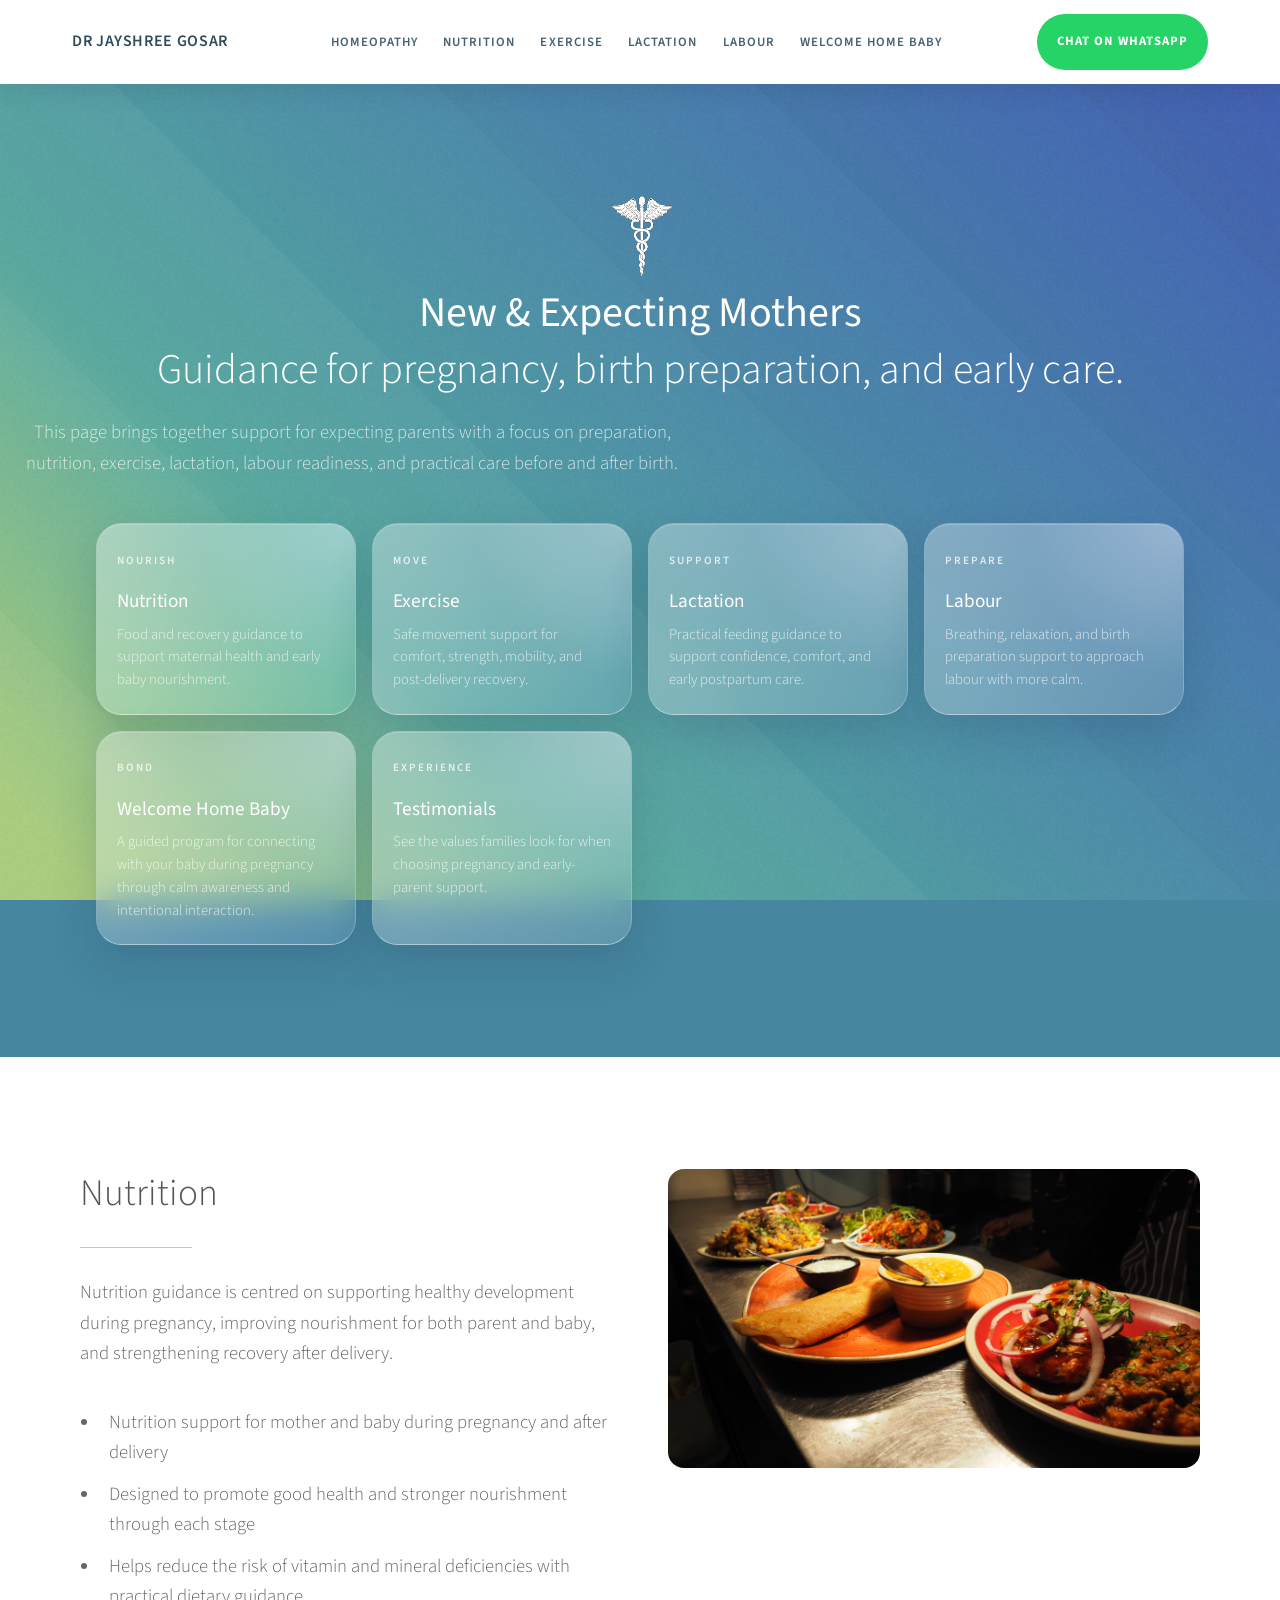
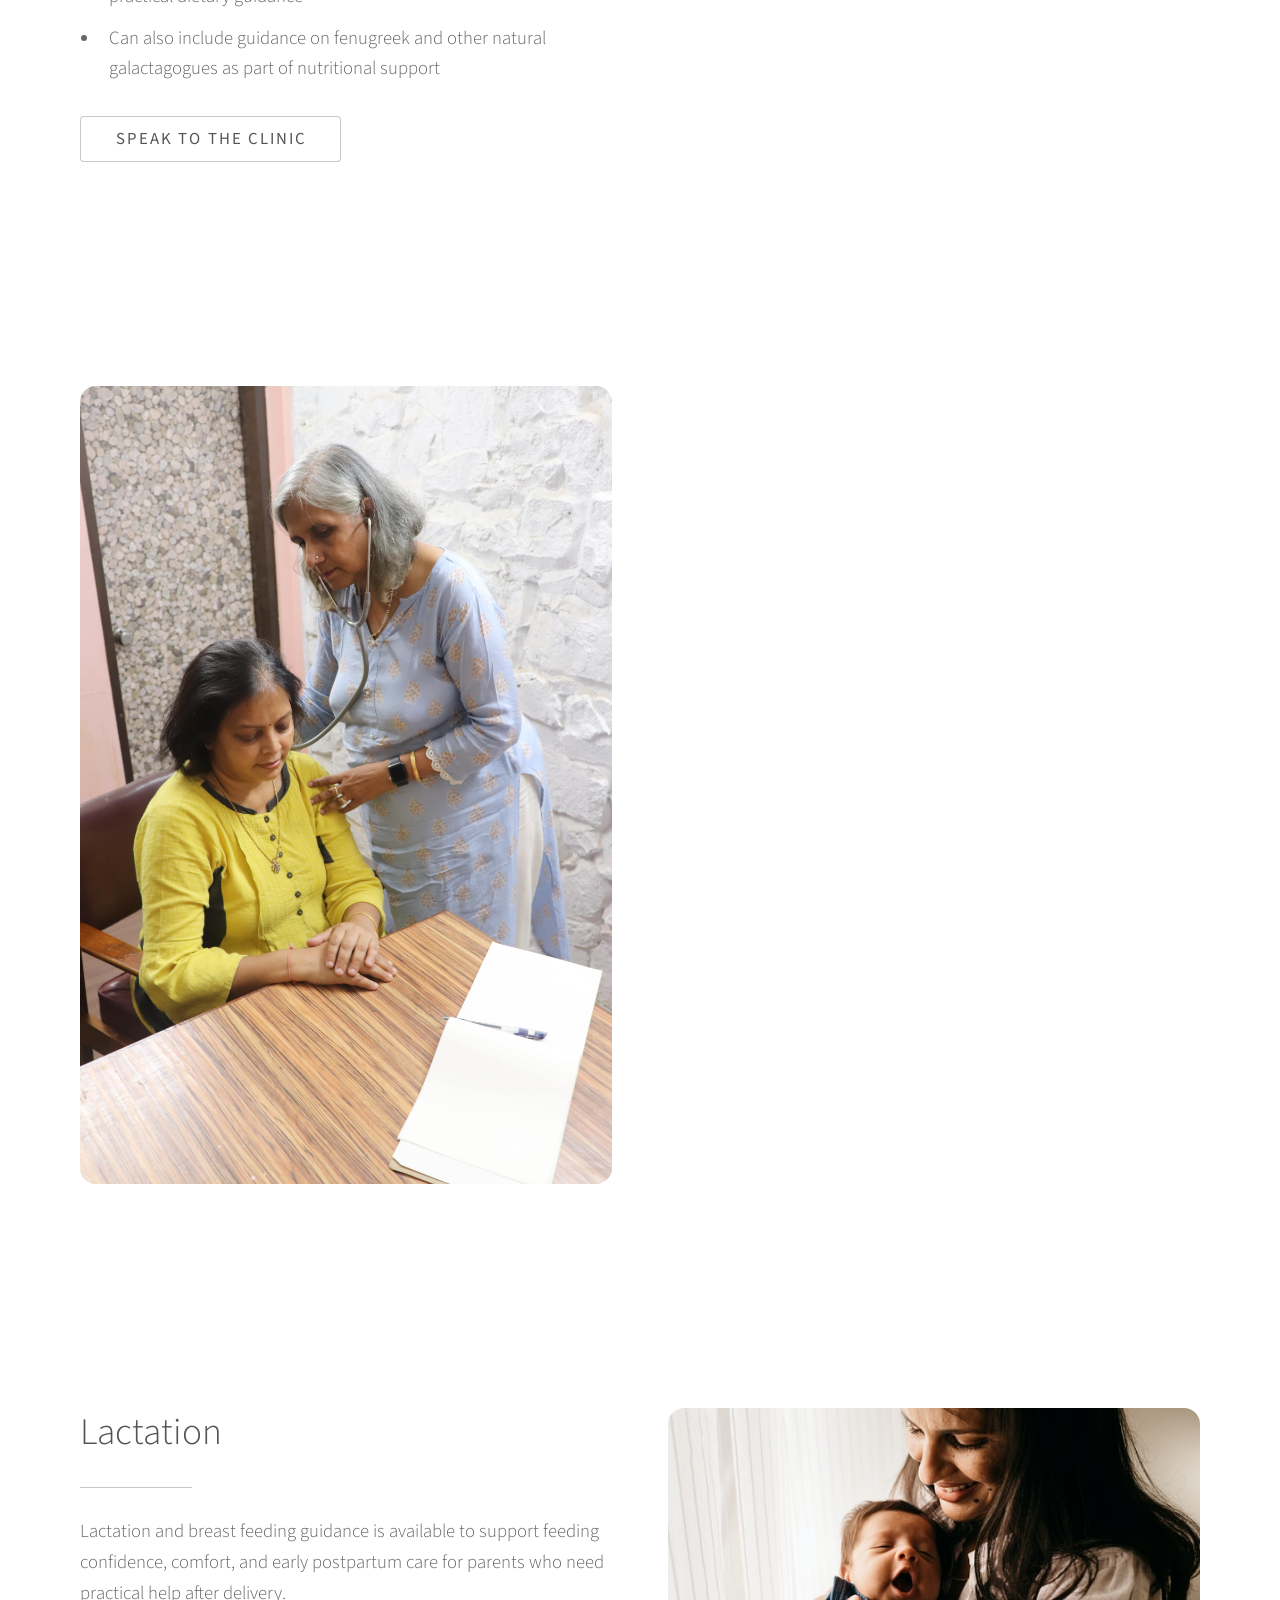
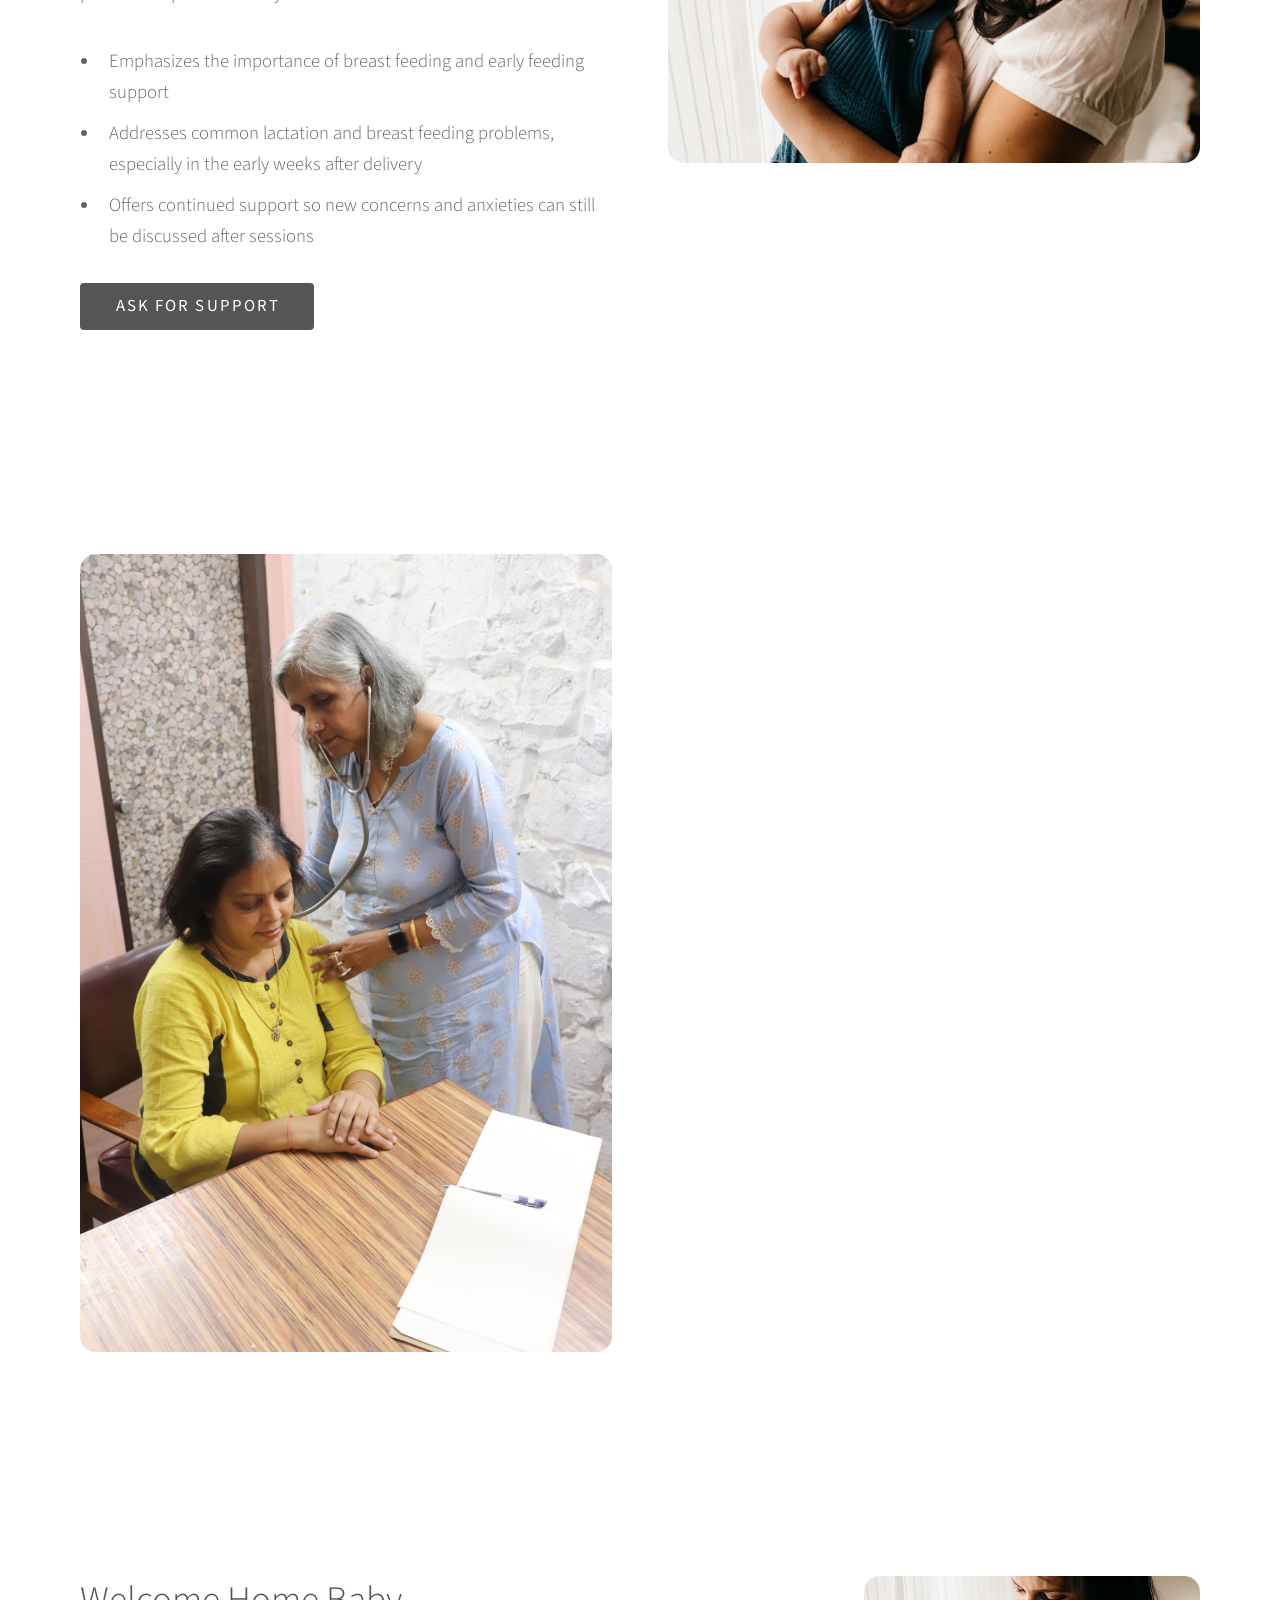
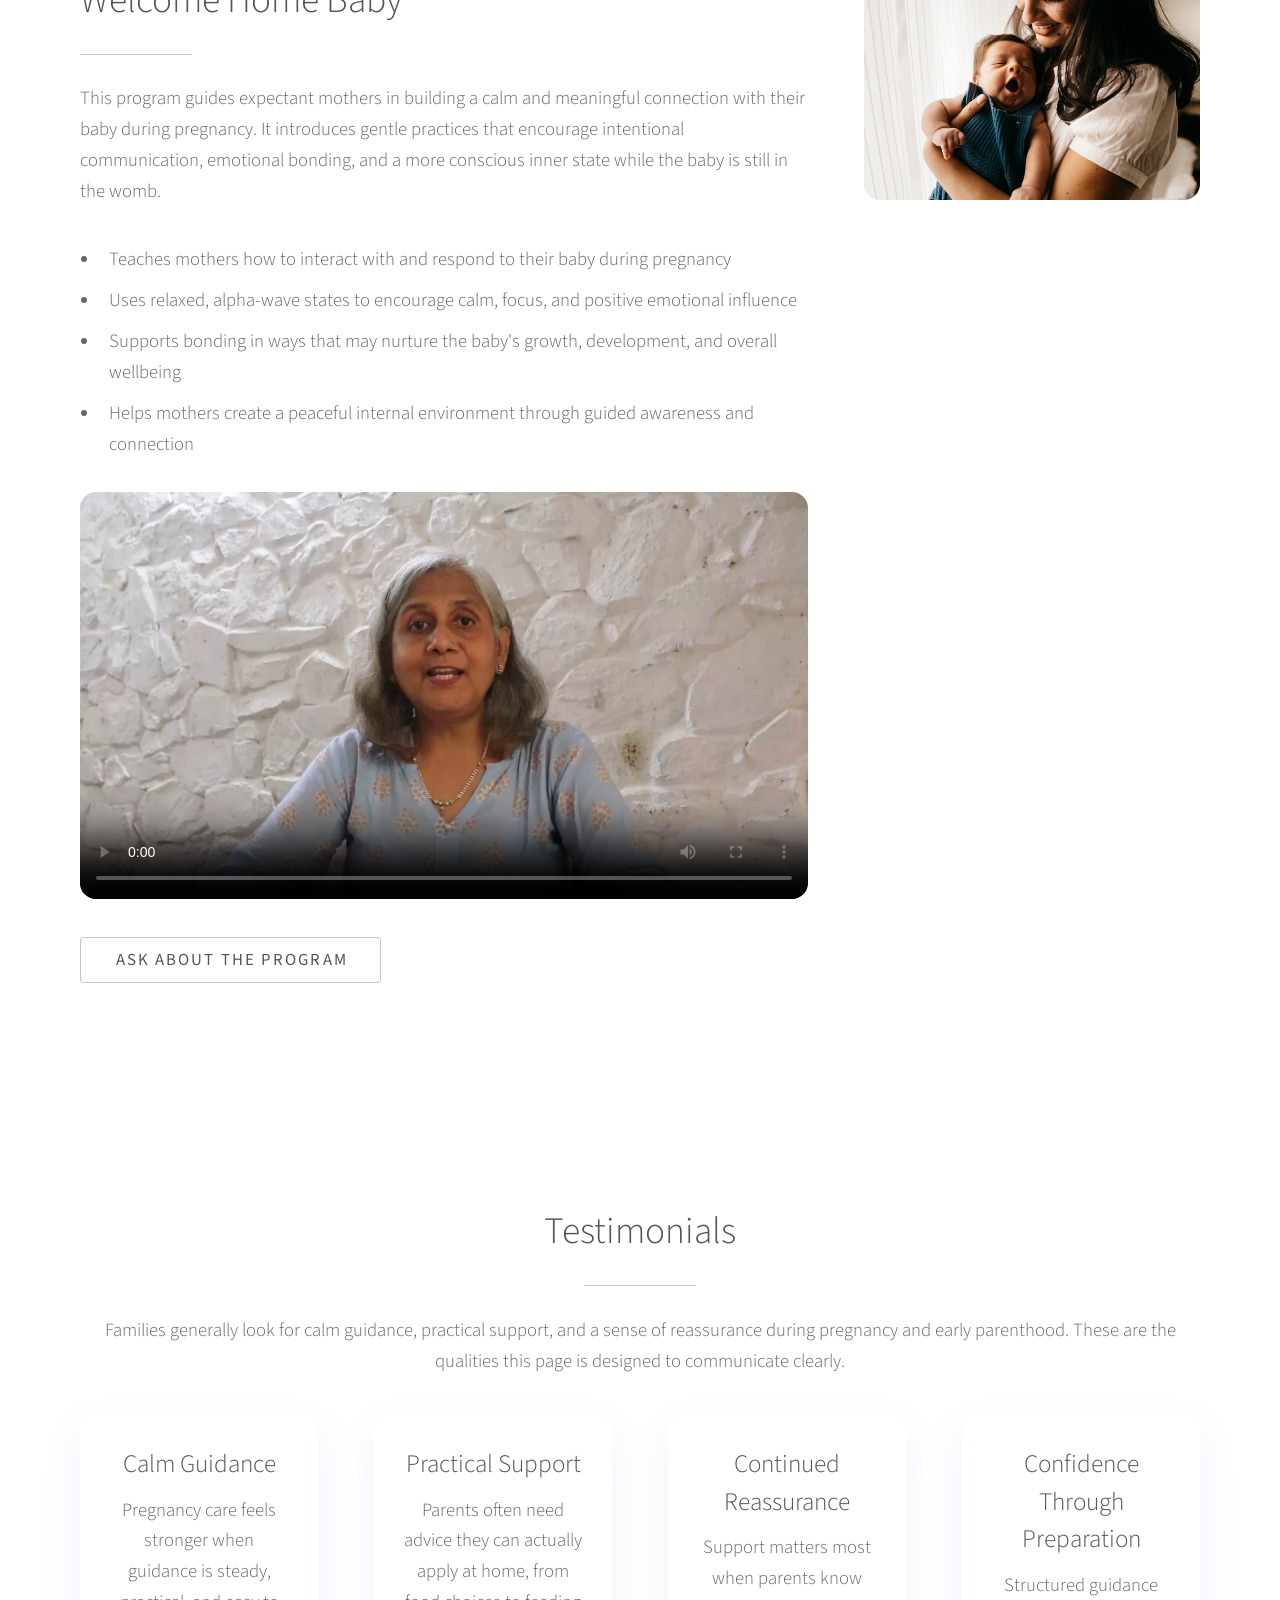
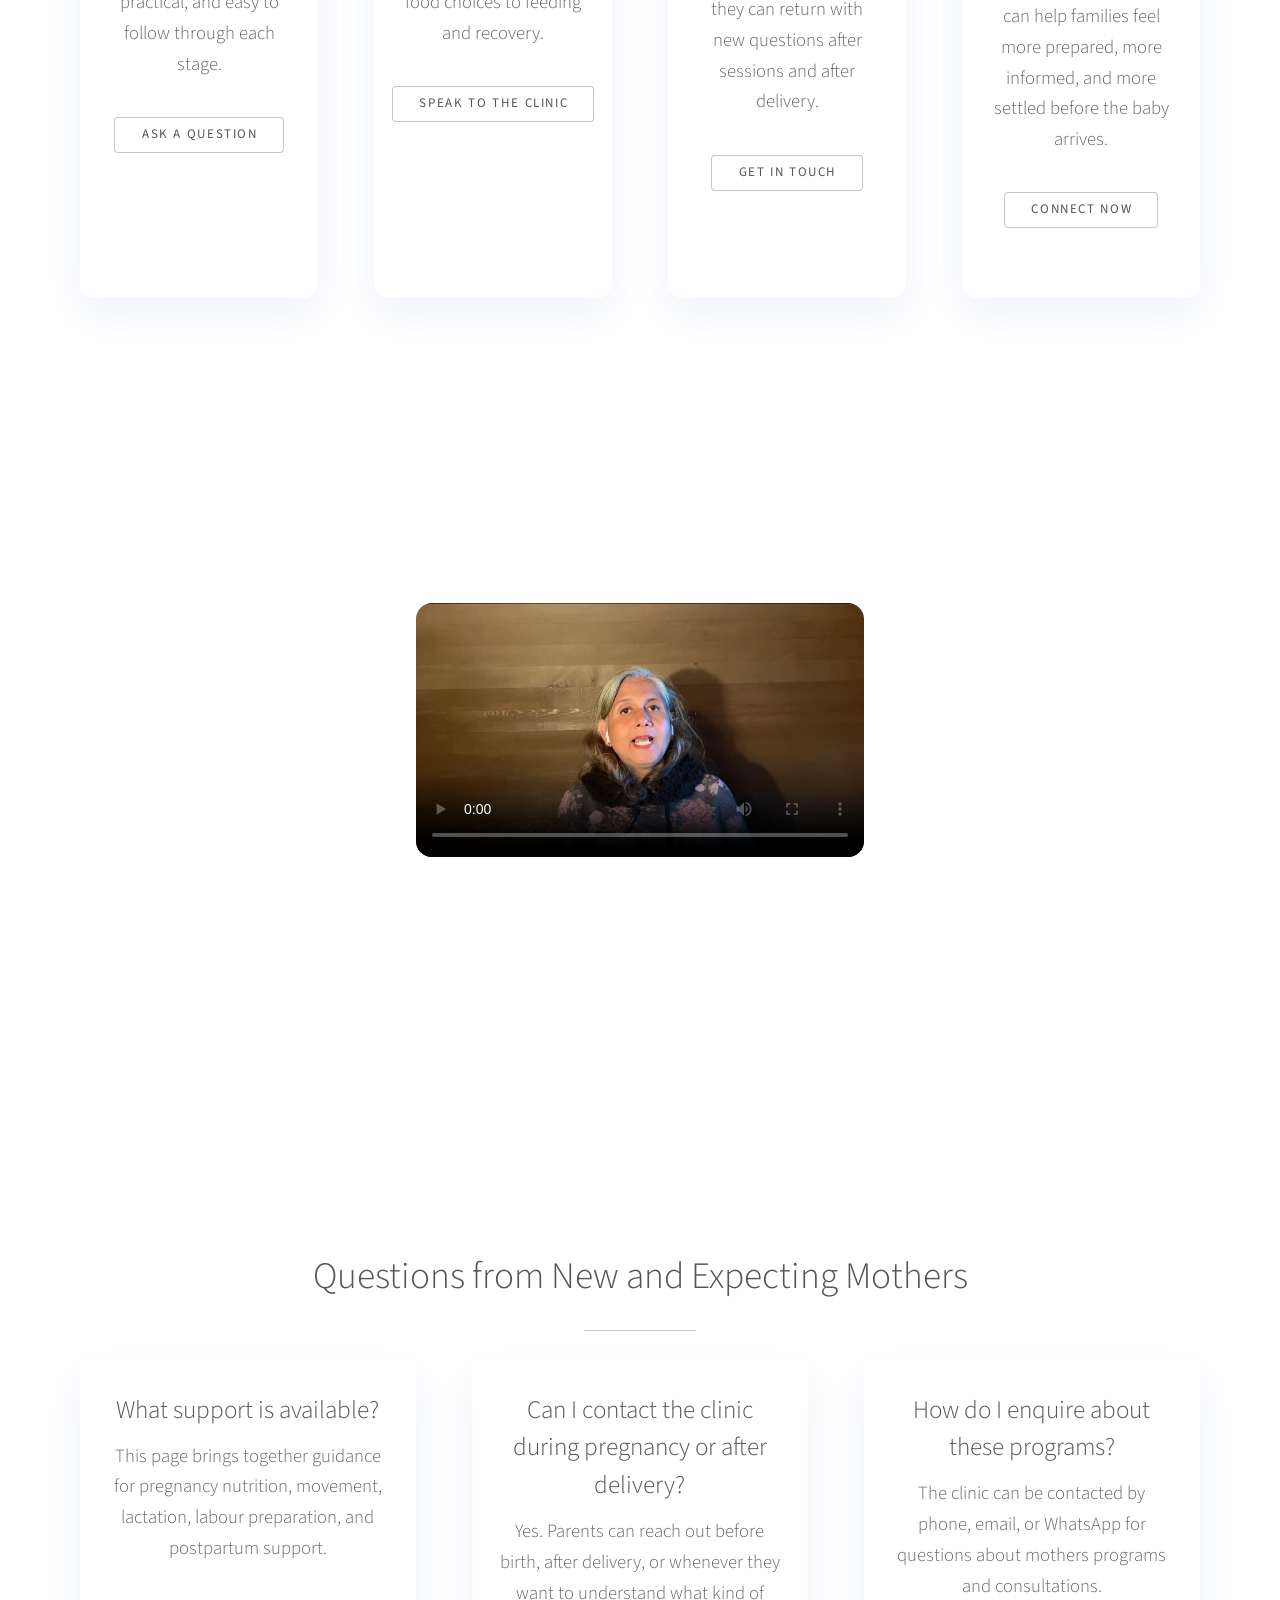
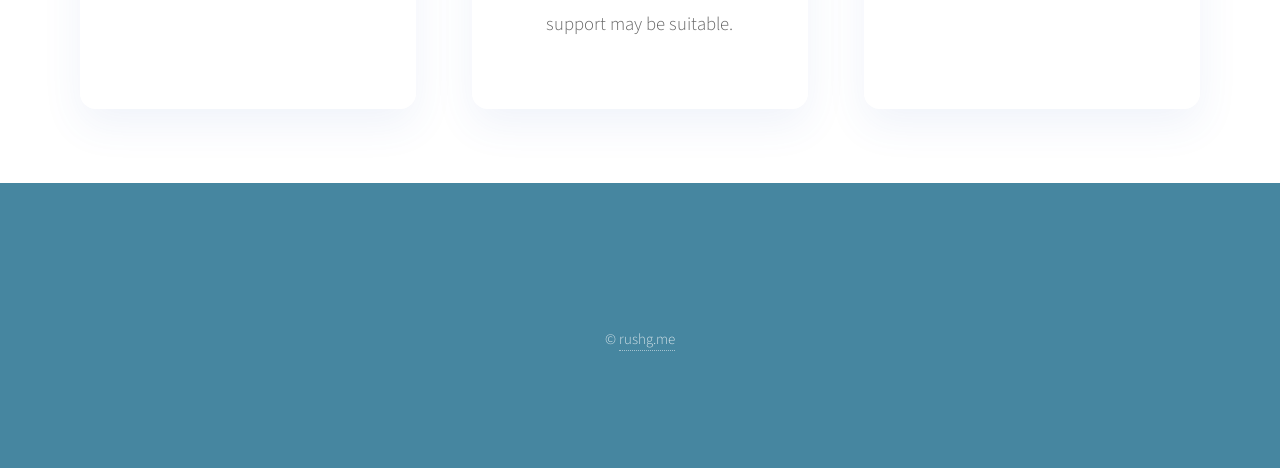
==== commit c129e5ff: "Add technical SEO metadata and crawl files" ====
--- a/mothers.html
+++ b/mothers.html
@@ -4,13 +4,112 @@
 	html5up.net | @ajlkn
 	Free for personal and commercial use under the CCA 3.0 license (html5up.net/license)
 -->
-<html>
+<html lang="en">
 	<head>
 		<title>New &amp; Expecting Mothers | Dr Jayshree's Integrative Clinic</title>
 		<meta charset="utf-8" />
 		<meta name="viewport" content="width=device-width, initial-scale=1, user-scalable=no" />
+		<meta name="description" content="Support for new and expecting mothers from Dr Jayshree Gosar, including pregnancy nutrition, exercise guidance, lactation support, labour preparation, and postpartum care." />
+		<meta name="robots" content="index, follow, max-image-preview:large, max-snippet:-1, max-video-preview:-1" />
+		<meta name="author" content="Dr Jayshree Gosar" />
+		<meta name="theme-color" content="#2d3a63" />
+		<link rel="canonical" href="https://drjayshree.com/mothers.html" />
+		<meta property="og:type" content="website" />
+		<meta property="og:title" content="New &amp; Expecting Mothers | Dr Jayshree's Integrative Clinic" />
+		<meta property="og:description" content="Pregnancy support, maternal nutrition, lactation guidance, labour preparation, and postpartum care from Dr Jayshree Gosar." />
+		<meta property="og:url" content="https://drjayshree.com/mothers.html" />
+		<meta property="og:site_name" content="Dr Jayshree's Integrative Clinic" />
+		<meta property="og:image" content="https://drjayshree.com/images/jayshree/baby04-min.jpg" />
+		<meta property="og:image:alt" content="Mother and baby care support" />
+		<meta name="twitter:card" content="summary_large_image" />
+		<meta name="twitter:title" content="New &amp; Expecting Mothers | Dr Jayshree's Integrative Clinic" />
+		<meta name="twitter:description" content="Guidance for pregnancy, nutrition, lactation, labour preparation, and early postpartum care." />
+		<meta name="twitter:image" content="https://drjayshree.com/images/jayshree/baby04-min.jpg" />
+		<link rel="sitemap" type="application/xml" title="Sitemap" href="https://drjayshree.com/sitemap.xml" />
 		<link rel="stylesheet" href="assets/css/main.css" />
 		<noscript><link rel="stylesheet" href="assets/css/noscript.css" /></noscript>
+		<script type="application/ld+json">
+		{
+		  "@context": "https://schema.org",
+		  "@graph": [
+		    {
+		      "@type": "WebPage",
+		      "@id": "https://drjayshree.com/mothers.html#webpage",
+		      "url": "https://drjayshree.com/mothers.html",
+		      "name": "New & Expecting Mothers | Dr Jayshree's Integrative Clinic",
+		      "description": "Pregnancy nutrition, exercise, lactation, labour preparation, and postpartum support from Dr Jayshree Gosar.",
+		      "isPartOf": {
+		        "@id": "https://drjayshree.com/#website"
+		      },
+		      "about": {
+		        "@id": "https://drjayshree.com/#person"
+		      }
+		    },
+		    {
+		      "@type": "ItemList",
+		      "@id": "https://drjayshree.com/mothers.html#services",
+		      "name": "Support for New and Expecting Mothers",
+		      "itemListElement": [
+		        {
+		          "@type": "ListItem",
+		          "position": 1,
+		          "name": "Pregnancy Nutrition Guidance"
+		        },
+		        {
+		          "@type": "ListItem",
+		          "position": 2,
+		          "name": "Exercise and Mobility Guidance"
+		        },
+		        {
+		          "@type": "ListItem",
+		          "position": 3,
+		          "name": "Lactation Support"
+		        },
+		        {
+		          "@type": "ListItem",
+		          "position": 4,
+		          "name": "Labour Preparation"
+		        },
+		        {
+		          "@type": "ListItem",
+		          "position": 5,
+		          "name": "Postpartum and Early Baby Support"
+		        }
+		      ]
+		    },
+		    {
+		      "@type": "FAQPage",
+		      "@id": "https://drjayshree.com/mothers.html#faq",
+		      "mainEntity": [
+		        {
+		          "@type": "Question",
+		          "name": "What support is available for expecting mothers?",
+		          "acceptedAnswer": {
+		            "@type": "Answer",
+		            "text": "The mothers page covers pregnancy nutrition, movement guidance, lactation support, labour preparation, and early postpartum care."
+		          }
+		        },
+		        {
+		          "@type": "Question",
+		          "name": "Can I contact the clinic during pregnancy or after delivery?",
+		          "acceptedAnswer": {
+		            "@type": "Answer",
+		            "text": "Yes. Parents can contact the clinic for guidance during pregnancy, after delivery, or when they want to learn more about available support."
+		          }
+		        },
+		        {
+		          "@type": "Question",
+		          "name": "How can I ask about the mothers programs?",
+		          "acceptedAnswer": {
+		            "@type": "Answer",
+		            "text": "You can enquire by phone, email, or WhatsApp using the contact options on the page."
+		          }
+		        }
+		      ]
+		    }
+		  ]
+		}
+		</script>
 	</head>
 	<body class="is-preload">
 		<nav id="navbar">
@@ -95,7 +194,7 @@
 						</ul>
 					</div>
 					<div class="col-6 col-12-medium">
-						<span class="image fit"><img src="images/jayshree/food3-min.jpg" alt="Nutrition support" /></span>
+						<span class="image fit"><img src="images/jayshree/food3-min.jpg" alt="Nutrition support during pregnancy and postpartum recovery" loading="lazy" decoding="async" /></span>
 					</div>
 				</div>
 			</div>
@@ -105,7 +204,7 @@
 			<div class="container">
 				<div class="row gtr-150">
 					<div class="col-6 col-12-medium imp-medium">
-						<span class="image fit"><img src="images/jayshree/2-min.JPG" alt="Exercise and wellness guidance" /></span>
+						<span class="image fit"><img src="images/jayshree/2-min.JPG" alt="Exercise and wellness guidance for expecting mothers" loading="lazy" decoding="async" /></span>
 					</div>
 					<div class="col-6 col-12-medium">
 						<header class="major">
@@ -149,7 +248,7 @@
 						</ul>
 					</div>
 					<div class="col-6 col-12-medium">
-						<span class="image fit"><img src="images/jayshree/baby04-min.jpg" alt="Mother and baby care" /></span>
+						<span class="image fit"><img src="images/jayshree/baby04-min.jpg" alt="Mother and baby care with lactation support" loading="lazy" decoding="async" /></span>
 					</div>
 				</div>
 			</div>
@@ -159,7 +258,7 @@
 			<div class="container">
 				<div class="row gtr-150">
 					<div class="col-6 col-12-medium imp-medium">
-						<span class="image fit"><img src="images/jayshree/2-min.JPG" alt="Labour preparation guidance" /></span>
+						<span class="image fit"><img src="images/jayshree/2-min.JPG" alt="Labour preparation guidance and calm birth support" loading="lazy" decoding="async" /></span>
 					</div>
 					<div class="col-6 col-12-medium">
 						<header class="major">
@@ -209,7 +308,7 @@
 						</ul>
 					</div>
 					<div class="col-4 col-12-medium">
-						<span class="image fit"><img src="images/jayshree/baby04-min.jpg" alt="Mother and baby bonding" /></span>
+						<span class="image fit"><img src="images/jayshree/baby04-min.jpg" alt="Mother and baby bonding during pregnancy" loading="lazy" decoding="async" /></span>
 					</div>
 				</div>
 			</div>
@@ -283,6 +382,34 @@
 			</div>
 		</section>
 
+		<section id="faq" class="main style1 special">
+			<div class="container">
+				<header class="major">
+					<h2>Questions from New and Expecting Mothers</h2>
+				</header>
+				<div class="row gtr-150">
+					<div class="col-4 col-12-medium">
+						<article class="topic-card testimonial-card">
+							<h3>What support is available?</h3>
+							<p>This page brings together guidance for pregnancy nutrition, movement, lactation, labour preparation, and postpartum support.</p>
+						</article>
+					</div>
+					<div class="col-4 col-12-medium">
+						<article class="topic-card testimonial-card">
+							<h3>Can I contact the clinic during pregnancy or after delivery?</h3>
+							<p>Yes. Parents can reach out before birth, after delivery, or whenever they want to understand what kind of support may be suitable.</p>
+						</article>
+					</div>
+					<div class="col-4 col-12-medium">
+						<article class="topic-card testimonial-card">
+							<h3>How do I enquire about these programs?</h3>
+							<p>The clinic can be contacted by phone, email, or WhatsApp for questions about mothers programs and consultations.</p>
+						</article>
+					</div>
+				</div>
+			</div>
+		</section>
+
 		<section id="footer">
 			<ul class="copyright">
 				<li>&copy; <a href="https://rushg.me">rushg.me</a></li>
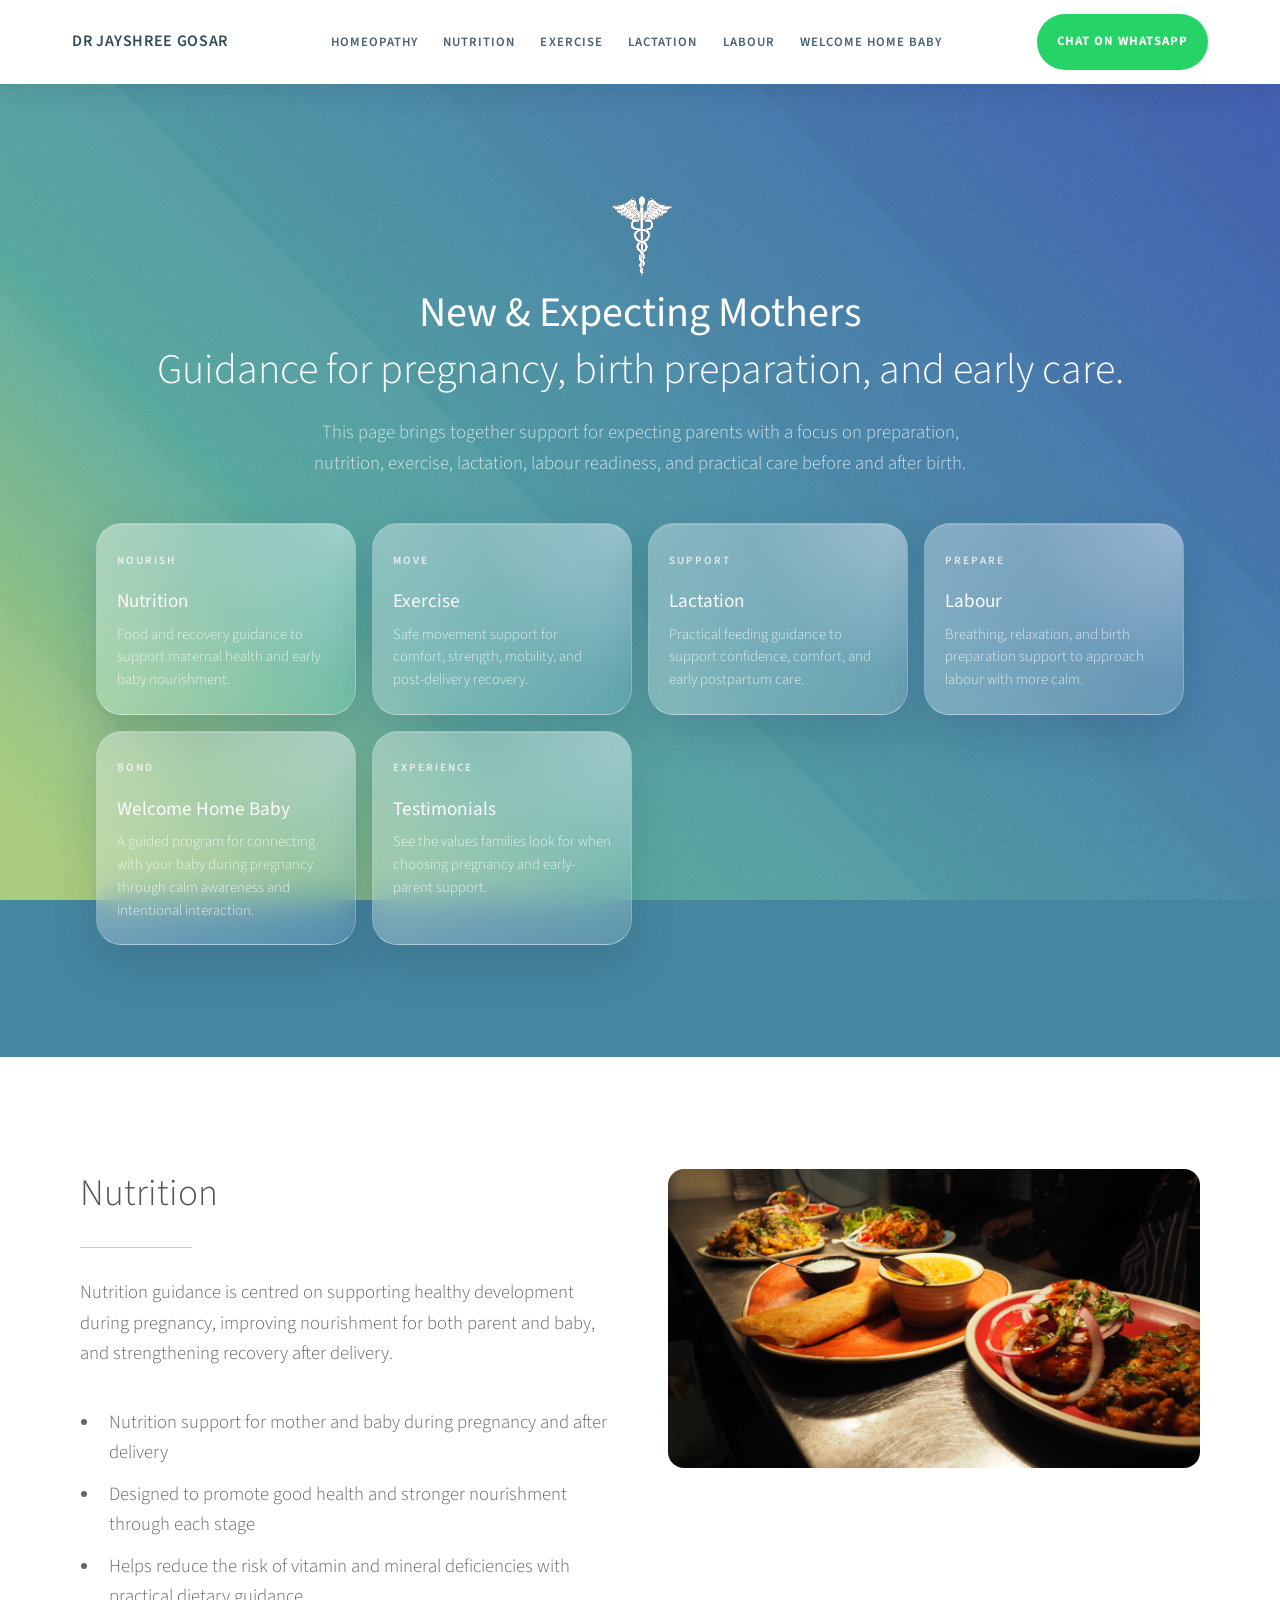
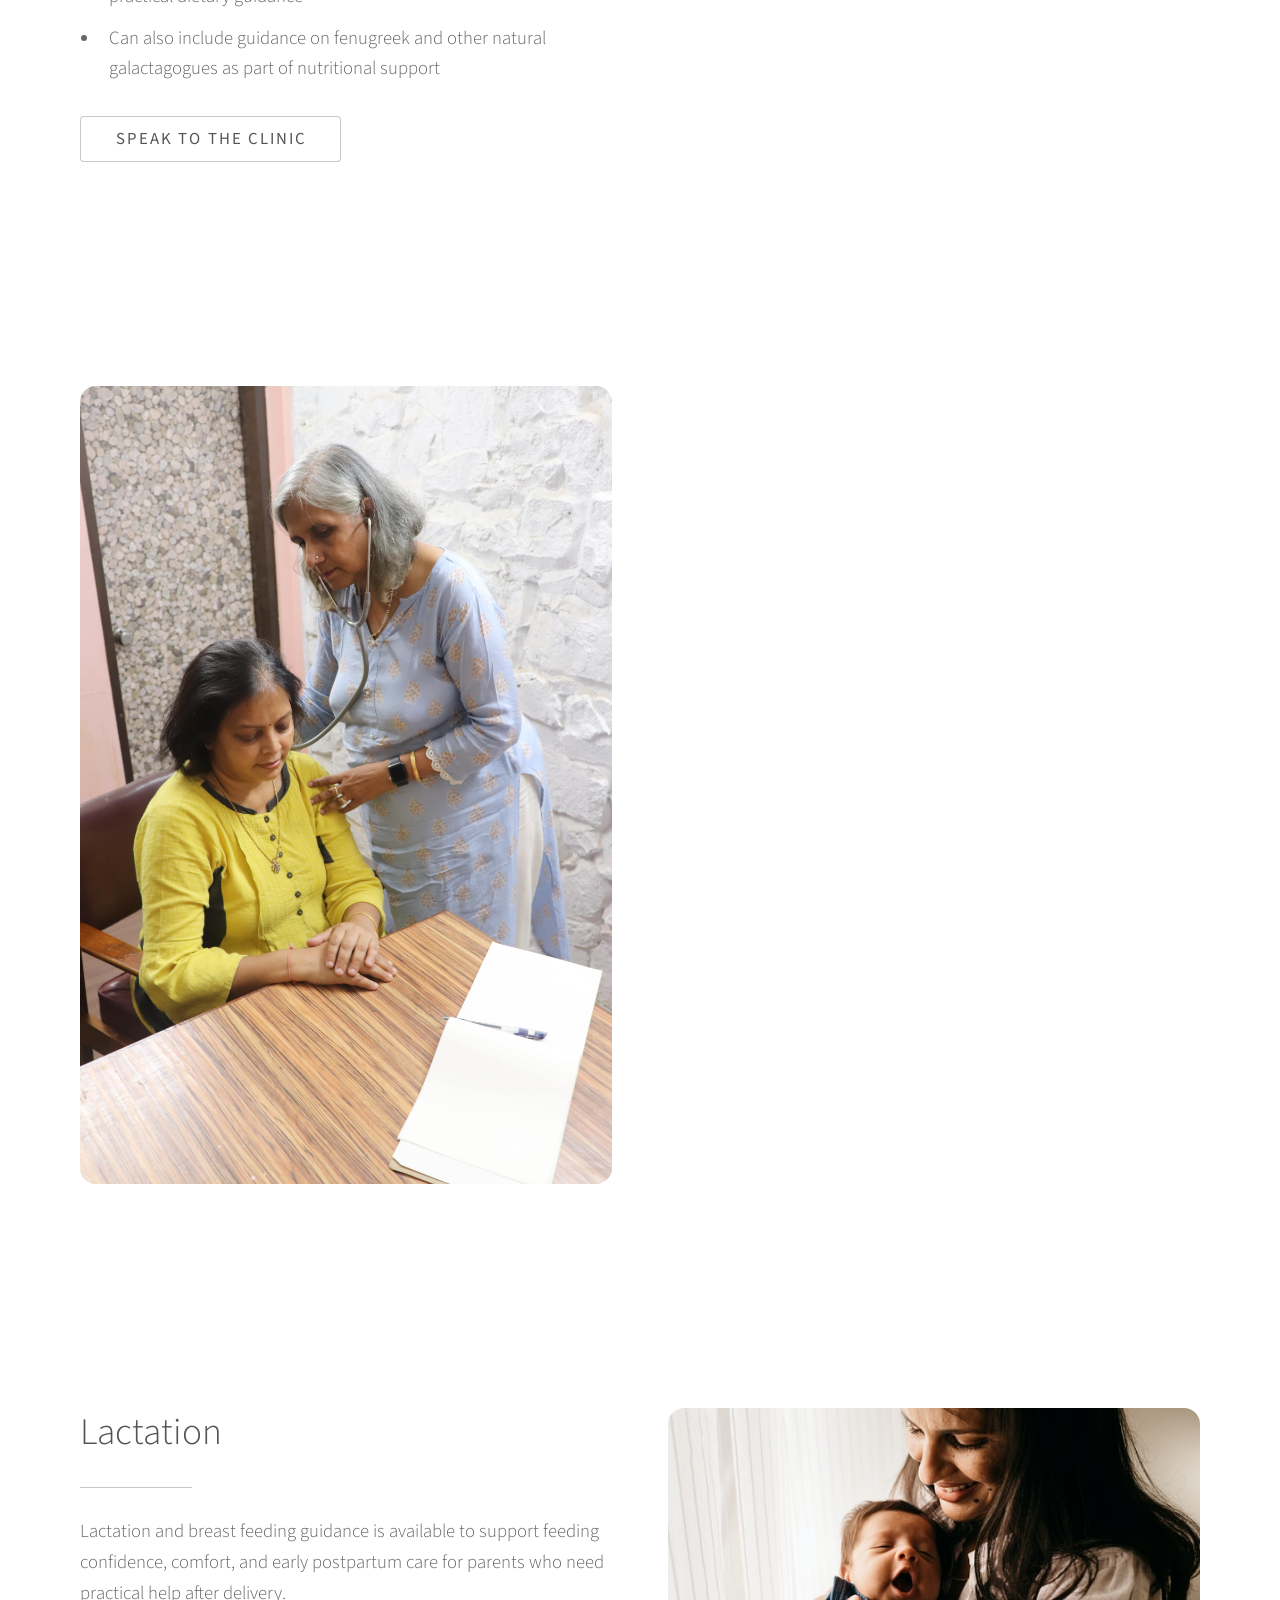
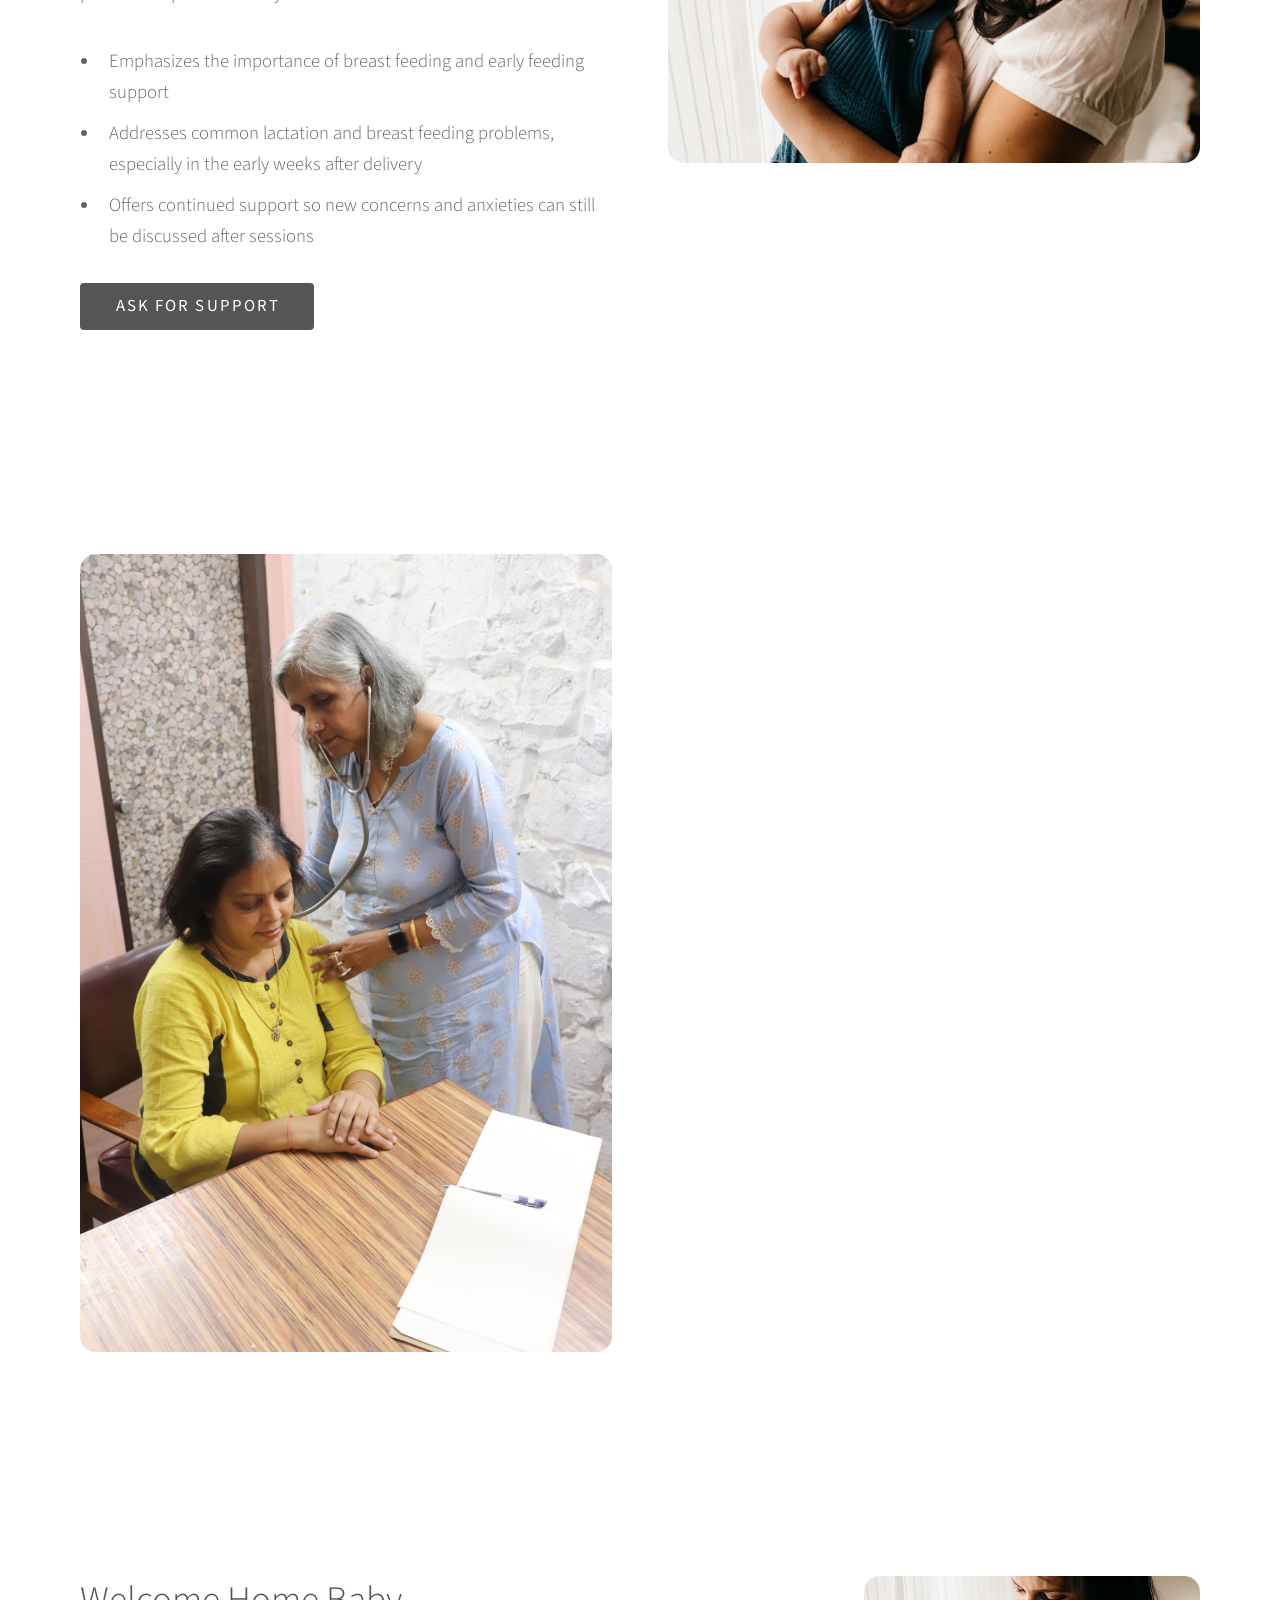
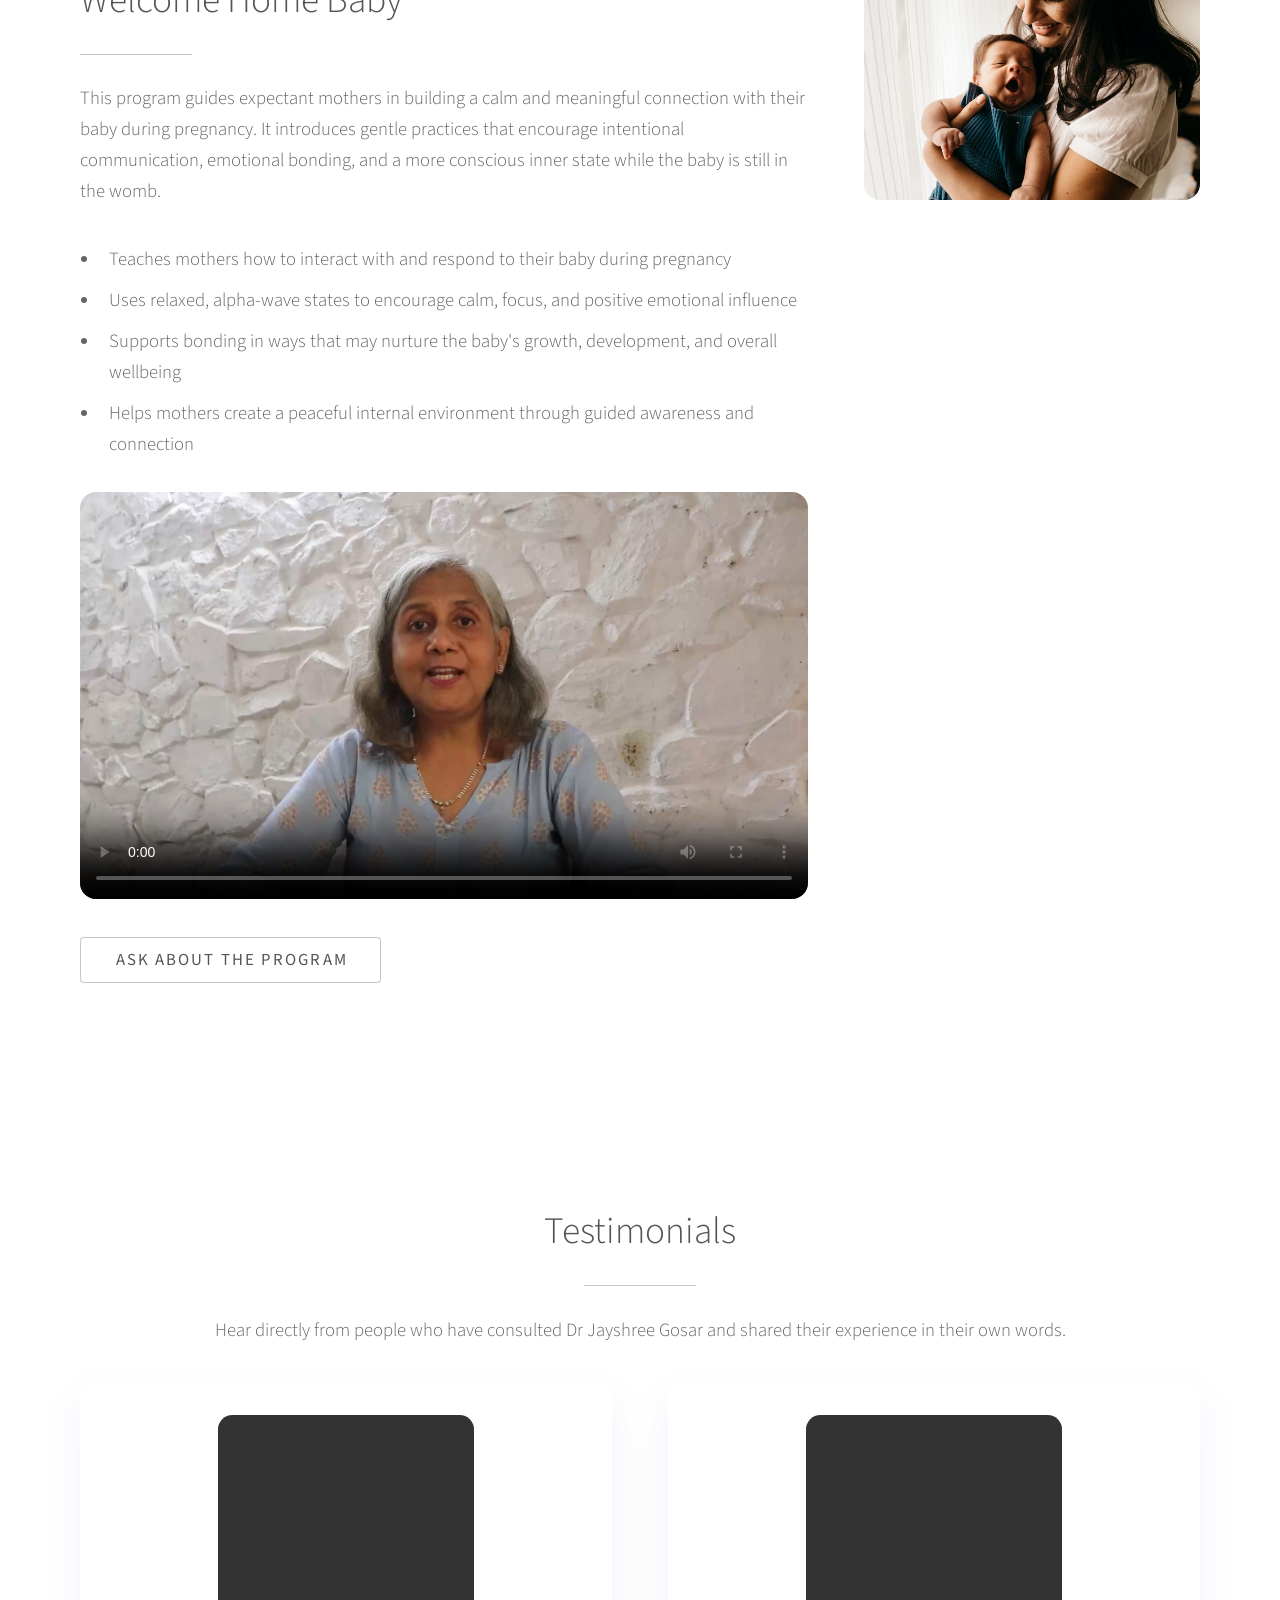
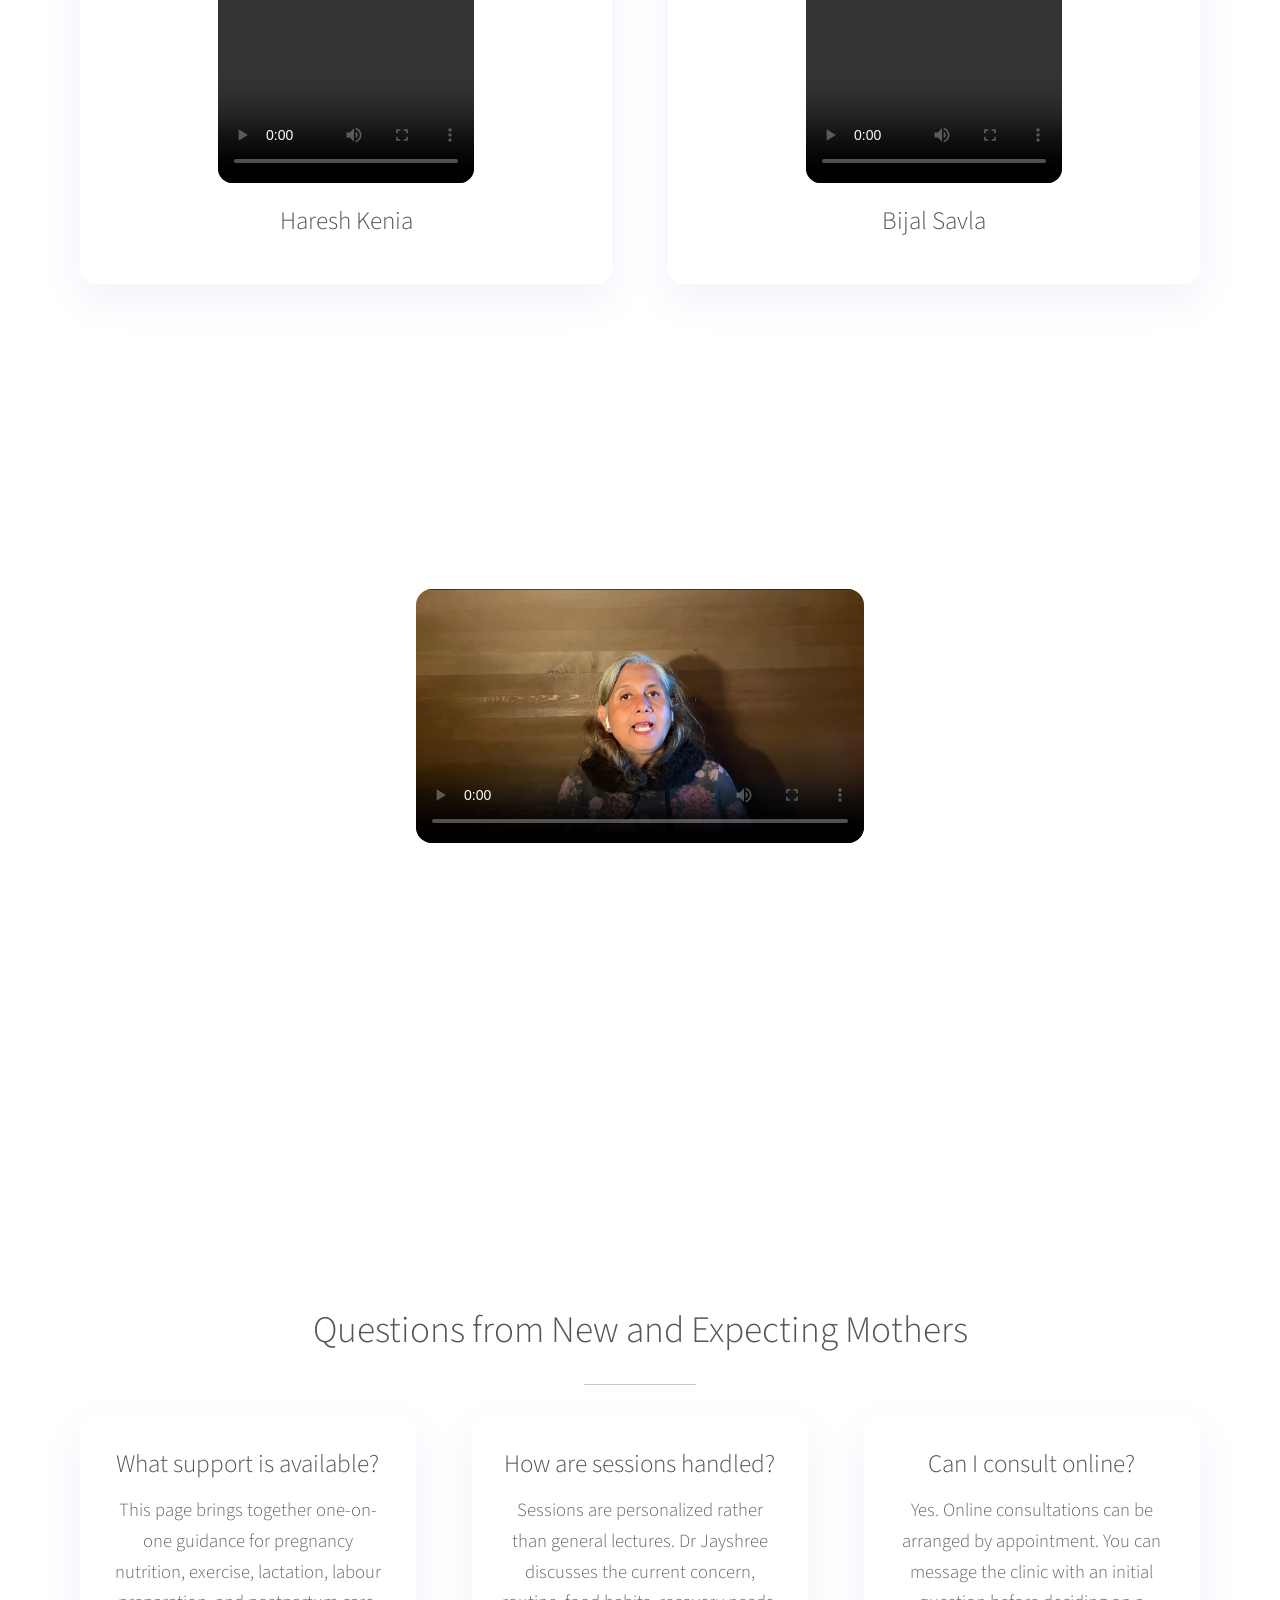
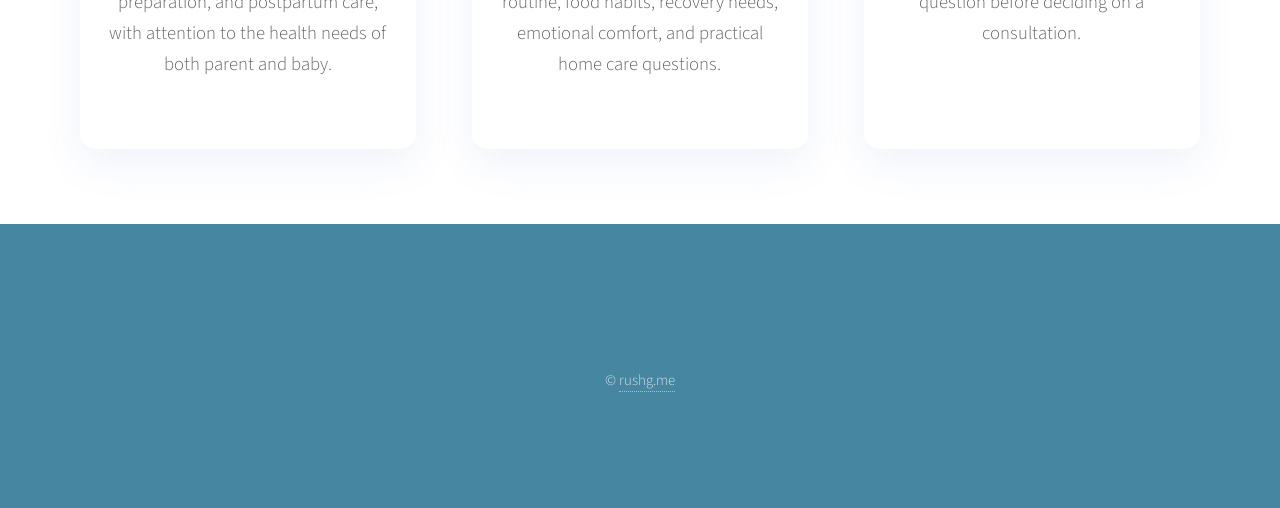
==== commit 8156a97d: "Add testimonial videos and clinic details" ====
--- a/mothers.html
+++ b/mothers.html
@@ -320,44 +320,23 @@
 					<h2>Testimonials</h2>
 				</header>
 				<p>
-					Families generally look for calm guidance, practical support, and a sense of reassurance during pregnancy and early parenthood.
-					These are the qualities this page is designed to communicate clearly.
+					Hear directly from people who have consulted Dr Jayshree Gosar and shared their experience in their own words.
 				</p>
 				<div class="row gtr-150">
-					<div class="col-3 col-6-medium col-12-small">
+					<div class="col-6 col-12-medium">
 						<article class="topic-card testimonial-card">
-							<h3>Calm Guidance</h3>
-							<p>Pregnancy care feels stronger when guidance is steady, practical, and easy to follow through each stage.</p>
-							<ul class="actions special">
-								<li><a href="https://wa.me/919869074038" target="_blank" rel="noreferrer" class="button small" data-whatsapp-source="mothers-testimonials-calm-guidance" data-whatsapp-intent="general">Ask a Question</a></li>
-							</ul>
+							<video class="testimonial-video" controls preload="metadata">
+								<source src="videos/testimonial-haresh-kenia.mp4" type="video/mp4" />
+							</video>
+							<h3>Haresh Kenia</h3>
 						</article>
 					</div>
-					<div class="col-3 col-6-medium col-12-small">
+					<div class="col-6 col-12-medium">
 						<article class="topic-card testimonial-card">
-							<h3>Practical Support</h3>
-							<p>Parents often need advice they can actually apply at home, from food choices to feeding and recovery.</p>
-							<ul class="actions special">
-								<li><a href="https://wa.me/919869074038" target="_blank" rel="noreferrer" class="button small" data-whatsapp-source="mothers-testimonials-practical-support" data-whatsapp-intent="general">Speak to the Clinic</a></li>
-							</ul>
-						</article>
-					</div>
-					<div class="col-3 col-6-medium col-12-small">
-						<article class="topic-card testimonial-card">
-							<h3>Continued Reassurance</h3>
-							<p>Support matters most when parents know they can return with new questions after sessions and after delivery.</p>
-							<ul class="actions special">
-								<li><a href="https://wa.me/919869074038" target="_blank" rel="noreferrer" class="button small" data-whatsapp-source="mothers-testimonials-continued-reassurance" data-whatsapp-intent="general">Get in Touch</a></li>
-							</ul>
-						</article>
-					</div>
-					<div class="col-3 col-6-medium col-12-small">
-						<article class="topic-card testimonial-card">
-							<h3>Confidence Through Preparation</h3>
-							<p>Structured guidance can help families feel more prepared, more informed, and more settled before the baby arrives.</p>
-							<ul class="actions special">
-								<li><a href="https://wa.me/919869074038" target="_blank" rel="noreferrer" class="button small" data-whatsapp-source="mothers-testimonials-confidence-through-preparation" data-whatsapp-intent="general">Connect Now</a></li>
-							</ul>
+							<video class="testimonial-video" controls preload="metadata">
+								<source src="videos/testimonial-bijal-savla.mp4" type="video/mp4" />
+							</video>
+							<h3>Bijal Savla</h3>
 						</article>
 					</div>
 				</div>
@@ -374,6 +353,10 @@
 				<header class="major">
 					<h4>Reach out for consultations, program details, or support during pregnancy and recovery</h4>
 				</header>
+				<p>
+					Dr Jayshree is based in Mumbai. For consultation timing, online availability, or a first question,
+					WhatsApp is the quickest way.
+				</p>
 				<ul class="actions special">
 					<li><a href="tel:+919869074038" class="button wide">Call</a></li>
 					<li><a href="mailto:jayshreegosar64@gmail.com" class="button wide">Email</a></li>
@@ -391,19 +374,19 @@
 					<div class="col-4 col-12-medium">
 						<article class="topic-card testimonial-card">
 							<h3>What support is available?</h3>
-							<p>This page brings together guidance for pregnancy nutrition, movement, lactation, labour preparation, and postpartum support.</p>
+							<p>This page brings together one-on-one guidance for pregnancy nutrition, exercise, lactation, labour preparation, and postpartum care, with attention to the health needs of both parent and baby.</p>
 						</article>
 					</div>
 					<div class="col-4 col-12-medium">
 						<article class="topic-card testimonial-card">
-							<h3>Can I contact the clinic during pregnancy or after delivery?</h3>
-							<p>Yes. Parents can reach out before birth, after delivery, or whenever they want to understand what kind of support may be suitable.</p>
+							<h3>How are sessions handled?</h3>
+							<p>Sessions are personalized rather than general lectures. Dr Jayshree discusses the current concern, routine, food habits, recovery needs, emotional comfort, and practical home care questions.</p>
 						</article>
 					</div>
 					<div class="col-4 col-12-medium">
 						<article class="topic-card testimonial-card">
-							<h3>How do I enquire about these programs?</h3>
-							<p>The clinic can be contacted by phone, email, or WhatsApp for questions about mothers programs and consultations.</p>
+							<h3>Can I consult online?</h3>
+							<p>Yes. Online consultations can be arranged by appointment. You can message the clinic with an initial question before deciding on a consultation.</p>
 						</article>
 					</div>
 				</div>
--- a/assets/css/main.css
+++ b/assets/css/main.css
@@ -357,6 +357,12 @@
 		text-align: center;
 	}
 
+	#header .hero-intro {
+		margin-left: auto;
+		margin-right: auto;
+		text-align: center;
+	}
+
 	.hero-dashboard {
 		display: grid;
 		gap: 1rem;
@@ -505,6 +511,15 @@
 		margin-bottom: 0.7rem;
 	}
 
+	.testimonial-video {
+		border-radius: 0.9rem;
+		display: block;
+		height: clamp(16rem, 42vw, 23rem);
+		margin: 0 auto 1.25rem auto;
+		object-fit: cover;
+		width: min(100%, 16rem);
+	}
+
 	@media screen and (max-width: 980px) {
 
 		#navbar .nav-inner {
@@ -544,6 +559,11 @@
 
 		.topic-card {
 			padding: 1.6rem 1.35rem;
+		}
+
+		.testimonial-video {
+			height: clamp(15rem, 78vw, 20rem);
+			width: min(100%, 14rem);
 		}
 
 		.hero-dashboard {
